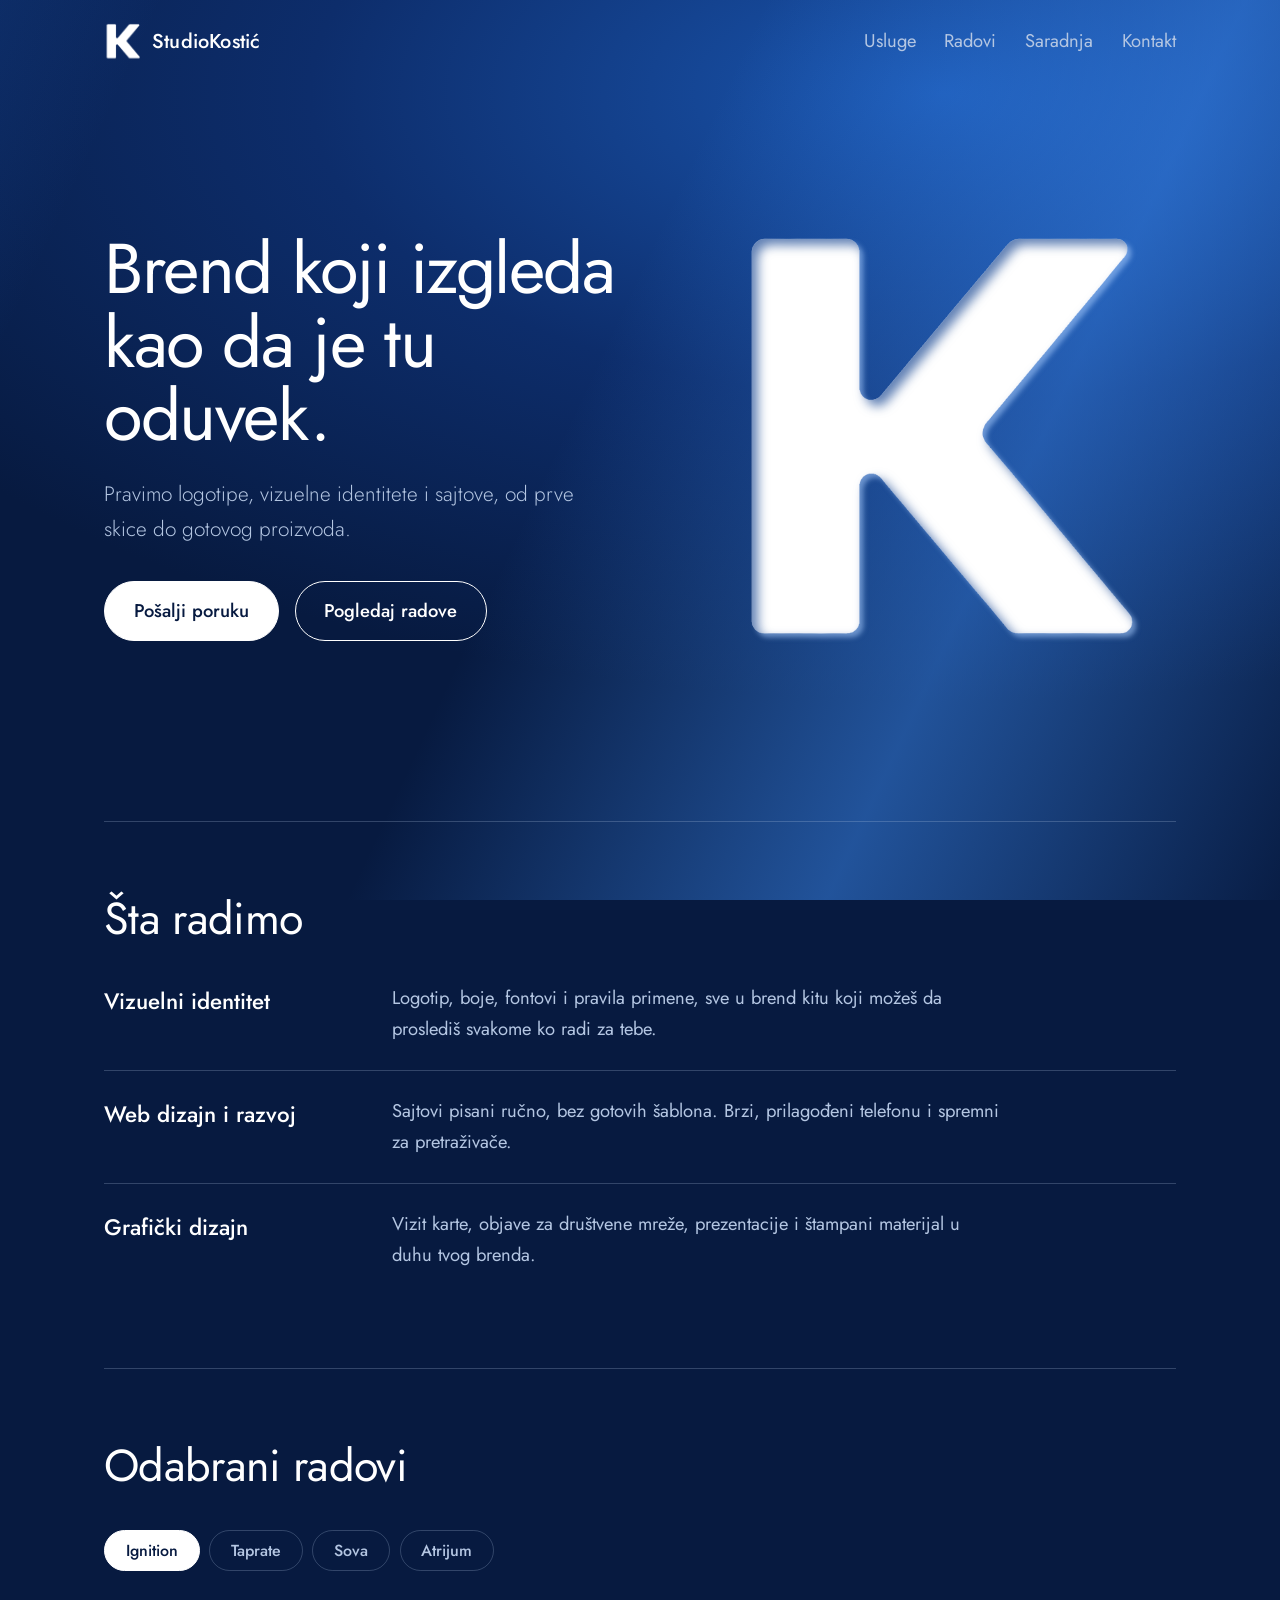
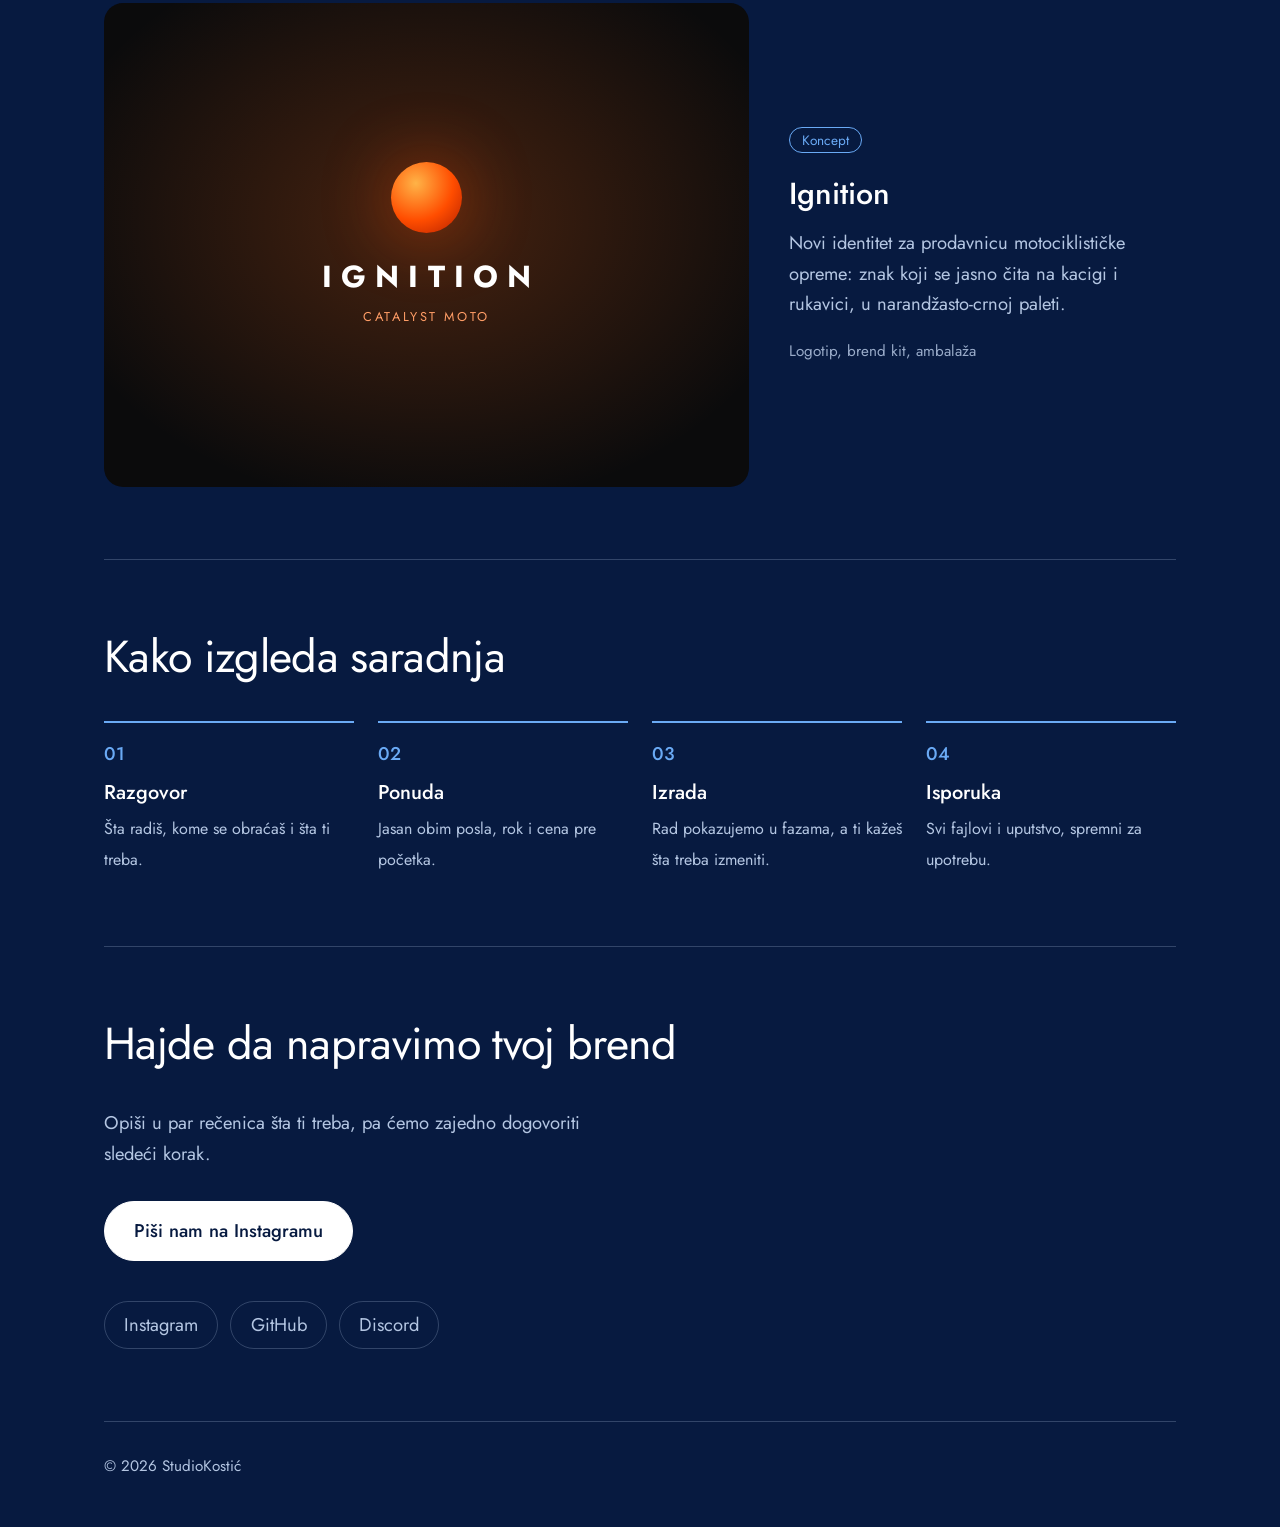
==== index.html @ a8e1ab18 "Rename StudioKostić.html to index.html" ====
<!DOCTYPE html>
<html lang="sr">
<head>
<meta charset="utf-8">
<meta name="viewport" content="width=device-width, initial-scale=1, viewport-fit=cover">
<meta name="color-scheme" content="dark">
<title>StudioKostić | Logotipi, identiteti i web sajtovi</title>
<meta name="description" content="StudioKostić pravi logotipe, vizuelne identitete i web sajtove po meri. Pogledaj radove i pošalji nam poruku.">
<meta name="theme-color" content="#071a40">
<!-- ZAMENI https://studiokostic.com svojim pravim domenom (canonical, og:url, og:image, twitter:image) -->
<link rel="canonical" href="https://studiokostic.com/">
<link rel="icon" type="image/png" href="[data-uri]">
<link rel="apple-touch-icon" href="/apple-touch-icon.png">
<meta property="og:type" content="website">
<meta property="og:site_name" content="StudioKostić">
<meta property="og:locale" content="sr_RS">
<meta property="og:title" content="StudioKostić | Logotipi, identiteti i web sajtovi">
<meta property="og:description" content="Pravimo logotipe, vizuelne identitete i web sajtove, od prve skice do gotovog proizvoda.">
<meta property="og:url" content="https://studiokostic.com/">
<meta property="og:image" content="https://studiokostic.com/og-image.png">
<meta property="og:image:width" content="1200">
<meta property="og:image:height" content="630">
<meta property="og:image:alt" content="StudioKostić, logo i naziv na plavoj pozadini">
<meta name="twitter:card" content="summary_large_image">
<meta name="twitter:title" content="StudioKostić | Logotipi, identiteti i web sajtovi">
<meta name="twitter:description" content="Pravimo logotipe, vizuelne identitete i web sajtove, od prve skice do gotovog proizvoda.">
<meta name="twitter:image" content="https://studiokostic.com/og-image.png">
<link rel="preconnect" href="https://fonts.googleapis.com">
<link rel="preconnect" href="https://fonts.gstatic.com" crossorigin>
<link href="https://fonts.googleapis.com/css2?family=Jost:wght@300;400;500;600;700&family=Fraunces:ital,wght@0,600;1,600&display=swap" rel="stylesheet">
<style>
:root{
  --ink:#071a40;--navy:#0d2d6b;--blue:#1b5fb8;--sky:#6aaaf5;--mist:#b4c6e2;--line:rgba(180,198,226,.25);--p:0;
  --f:"Jost","Futura","Century Gothic",system-ui,sans-serif;
  box-sizing:border-box;padding-top:env(safe-area-inset-top,0px);padding-bottom:env(safe-area-inset-bottom,0px)}
html{scroll-padding-top:env(safe-area-inset-top,0px);scroll-behavior:smooth;color-scheme:dark}
*,*::before,*::after{box-sizing:inherit}
body{margin:0;background:var(--ink);color:#fff;font:400 1.15rem/1.65 var(--f);-webkit-font-smoothing:antialiased;overflow-x:hidden}
.bg{position:fixed;inset:0;z-index:-1;background:
 linear-gradient(115deg,transparent 30%,rgba(60,140,245,.5) 42%,transparent 54%),
 linear-gradient(115deg,transparent 30%,rgba(35,105,215,.42) 42%,transparent 54%),
 radial-gradient(130% 90% at calc(85% - var(--p)*60%) calc(var(--p)*55%),#1a56b0,var(--navy) 38%,var(--ink) 75%);
 background-size:280% 100%,280% 100%,100% 100%;
 background-position:calc(var(--p)*100%) 0,calc(100% - var(--p)*70%) 0,0 0}
.wrap{max-width:70rem;margin:0 auto;padding:0 1.5rem}
a{color:inherit}
a:focus-visible,button:focus-visible{outline:2px solid var(--sky);outline-offset:4px;border-radius:6px}
header{display:flex;align-items:center;justify-content:space-between;padding:1.4rem 0}
.brand{display:flex;align-items:center;gap:.6rem;font-weight:500;font-size:1.25rem;letter-spacing:.01em;text-decoration:none}
.mk{width:2.4rem;height:2.4rem}
nav{display:flex;gap:1.8rem;color:var(--mist)}
nav a{text-decoration:none}nav a:hover{color:#fff}
.hero{display:grid;grid-template-columns:1.1fr .9fr;gap:2rem;align-items:center;min-height:82vh;padding:2rem 0 4rem}
h1{font-weight:400;font-size:clamp(2.4rem,5.6vw,4.4rem);line-height:1.05;letter-spacing:-.02em;margin:0 0 1.5rem}
.lead{font-size:1.3rem;font-weight:300;color:var(--mist);max-width:30rem;margin:0 0 2.2rem}
.btns{display:flex;flex-wrap:wrap;gap:1rem}
.btn{display:inline-block;padding:.85rem 1.8rem;border-radius:999px;font-weight:500;text-decoration:none;border:1.5px solid #fff}
.btn.main{background:#fff;color:var(--ink)}.btn.main:hover{background:var(--sky);border-color:var(--sky)}
.btn.ghost:hover{background:rgba(255,255,255,.12)}
.deb{width:min(100%,27rem);justify-self:center;display:block}
section{padding:4.5rem 0;border-top:1px solid var(--line)}
h2{font-weight:400;font-size:clamp(1.9rem,4vw,2.8rem);line-height:1.1;letter-spacing:-.015em;margin:0 0 2.5rem}
.row{display:grid;grid-template-columns:16rem 1fr;gap:2rem;padding:1.6rem 0;border-top:1px solid var(--line)}
.row:first-of-type{border-top:0;padding-top:0}
.row h3{margin:0;font-weight:500;font-size:1.4rem}
.row p{margin:0;color:var(--mist);max-width:38rem}
.tabs{display:flex;flex-wrap:wrap;gap:.6rem;margin-bottom:2rem}
.tabs button{font:500 1rem var(--f);color:var(--mist);background:none;border:1px solid var(--line);border-radius:999px;padding:.5rem 1.3rem;cursor:pointer}
.tabs button:hover{color:#fff}
.tabs button[aria-selected=true]{background:#fff;color:var(--ink);border-color:#fff}
.proj{display:grid;grid-template-columns:1.25fr .75fr;gap:2.5rem;align-items:center;animation:in .45s ease}
.proj[hidden]{display:none}
@keyframes in{from{opacity:0;transform:translateY(8px)}to{opacity:1;transform:none}}
.shot{aspect-ratio:4/3;border-radius:1.2rem;display:grid;place-items:center;text-align:center;overflow:hidden;position:relative}
.info h3{font-weight:500;font-size:1.9rem;margin:.9rem 0 .6rem}
.info p{color:var(--mist);margin:0 0 1rem}
.tag{display:inline-block;font-size:.85rem;color:var(--sky);border:1px solid var(--sky);border-radius:999px;padding:.05rem .75rem}
.svc{font-size:.95rem;color:var(--mist);opacity:.85}
.p1{background:radial-gradient(60% 60% at 50% 45%,#ff6a1a40,transparent),#0b0b0c}
.p1 .o{width:34%;aspect-ratio:1;border-radius:50%;background:radial-gradient(circle at 35% 30%,#ffb347,#ff4d00 55%,#b21e00);box-shadow:0 0 70px #ff4d0070;margin:0 auto 1.1rem}
.p1 b{font-weight:700;font-size:clamp(1.2rem,3.2vw,1.9rem);letter-spacing:.3em;margin-right:-.3em}
.p1 small{display:block;color:#ff9d66;margin-top:.3rem;letter-spacing:.2em;font-size:.8rem}
.p2{background:linear-gradient(135deg,#e4ecf8,#c9d8ee)}
.p2 .c{width:60%;aspect-ratio:1.6;background:#0e1b2e;border-radius:1rem;transform:rotate(-6deg);padding:1.1rem 1.3rem;display:flex;flex-direction:column;justify-content:space-between;text-align:left;box-shadow:0 22px 34px #0e1b2e55}
.p2 .c b{font-weight:600;font-size:1.7rem;letter-spacing:-.02em}.p2 .st{color:#f5b301;letter-spacing:.2em;font-size:1.2rem}
.p2 .w{width:1.6rem;height:1.6rem;border:3px solid #fff;border-left-color:transparent;border-bottom-color:transparent;border-radius:50%;transform:rotate(45deg);align-self:flex-end}
.p3{background:radial-gradient(70% 70% at 50% 40%,#4a3a2e,#241c17)}
.bags{display:flex;gap:6%;align-items:flex-end;justify-content:center;width:100%}
.bag{width:27%;aspect-ratio:.64;border-radius:.4rem .4rem .7rem .7rem;position:relative;display:flex;flex-direction:column;align-items:center;justify-content:center;gap:.5rem;box-shadow:0 20px 30px #0008;color:#2a1d14}
.bag::before{content:"";position:absolute;top:0;left:0;right:0;height:9%;background:#0002;border-radius:.4rem .4rem 0 0}
.bag.a{background:#efe7da}.bag.b{background:#c98a5b;margin-bottom:6%}.bag.c{background:#3c5a4a;color:#f1e8d8}
.owl{display:flex;gap:.25rem}.owl i{width:1.1rem;height:1.1rem;border-radius:50%;border:2px solid currentColor;position:relative}
.owl i::after{content:"";position:absolute;inset:3px;background:currentColor;border-radius:50%}
.bag b{font:italic 600 1.5rem/1 Fraunces,Georgia,serif}.bag small{font-size:.6rem;letter-spacing:.18em;opacity:.75}
.p4{background:linear-gradient(135deg,#d8d2c8,#bdb6a9)}
.cards{position:relative;width:70%;aspect-ratio:1.3}
.card{position:absolute;aspect-ratio:1.65;border-radius:.3rem;box-shadow:0 18px 28px #0004;display:flex;flex-direction:column;justify-content:center;align-items:center}
.card.w{width:66%;left:0;top:6%;background:#f7f4ee;color:#1c1c1a;transform:rotate(-4deg)}
.card.d{width:66%;right:0;bottom:4%;background:#1f1f1c;color:#e9e3d6;transform:rotate(3deg)}
.card b{font-weight:500;letter-spacing:.32em;margin-right:-.32em;font-size:clamp(.8rem,2.2vw,1.2rem)}
.card small{font-size:.55rem;letter-spacing:.2em;opacity:.7;margin-top:.4rem}
.card em{font:italic 600 2.2rem/1 Fraunces,Georgia,serif;font-style:italic}
ol{list-style:none;margin:0;padding:0;display:grid;grid-template-columns:repeat(4,1fr);gap:1.5rem;counter-reset:s}
ol li{counter-increment:s;border-top:2px solid var(--sky);padding-top:1rem}
ol li::before{content:"0" counter(s);display:block;font-weight:500;color:var(--sky);margin-bottom:.4rem}
ol b{display:block;font-weight:500;font-size:1.25rem;margin-bottom:.3rem}ol span{color:var(--mist);font-size:1rem}
.contact p{color:var(--mist);max-width:32rem;margin:0 0 2rem}
.links{display:flex;flex-wrap:wrap;gap:.75rem;margin-top:2.5rem}
.links a{padding:.5rem 1.2rem;border:1px solid var(--line);border-radius:999px;text-decoration:none;color:var(--mist)}
.links a:hover{color:#fff;border-color:var(--sky)}
footer{padding:2rem 0 3rem;color:var(--mist);font-size:.95rem;border-top:1px solid var(--line)}
@media(max-width:48rem){.hero,.proj{grid-template-columns:1fr}.hero{min-height:0}.deb{order:-1;width:55%}
 .row{grid-template-columns:1fr;gap:.4rem}ol{grid-template-columns:1fr 1fr}nav{display:none}}
@media(prefers-reduced-motion:reduce){html{scroll-behavior:auto}.proj{animation:none}}
</style>
</head>
<body>
<div class="bg" aria-hidden="true"></div>
<svg width="0" height="0" style="position:absolute" aria-hidden="true">
 <defs>
  <image id="kimg" href="[data-uri]" width="620" height="640"/>
  <filter id="deb" x="-5%" y="-5%" width="110%" height="110%" color-interpolation-filters="sRGB">
   <feOffset in="SourceAlpha" dx="6" dy="6" result="o1"/><feGaussianBlur in="o1" stdDeviation="4" result="b1"/>
   <feFlood flood-color="#a9ceff" flood-opacity=".55"/><feComposite in2="b1" operator="in" result="hi"/>
   <feComponentTransfer in="SourceAlpha" result="inv"><feFuncA type="table" tableValues="1 0"/></feComponentTransfer>
   <feOffset in="inv" dx="9" dy="9" result="o3"/><feGaussianBlur in="o3" stdDeviation="8" result="b3"/>
   <feComposite in="b3" in2="SourceAlpha" operator="in" result="in1"/>
   <feFlood flood-color="#1c4a94" flood-opacity=".7"/><feComposite in2="in1" operator="in" result="inner"/>
   <feMerge><feMergeNode in="hi"/><feMergeNode in="SourceGraphic"/><feMergeNode in="inner"/></feMerge>
  </filter>
 </defs>
</svg>
<div class="wrap">
 <header>
  <a class="brand" href="#top" aria-label="StudioKostić"><svg class="mk" viewBox="0 0 620 640" aria-hidden="true"><use href="#kimg"/></svg>StudioKostić</a>
  <nav><a href="#usluge">Usluge</a><a href="#radovi">Radovi</a><a href="#proces">Saradnja</a><a href="#kontakt">Kontakt</a></nav>
 </header>
 <main id="top">
  <div class="hero">
   <div>
    <h1>Brend koji izgleda kao da je tu oduvek.</h1>
    <p class="lead">Pravimo logotipe, vizuelne identitete i sajtove, od prve skice do gotovog proizvoda.</p>
    <div class="btns"><a class="btn main" href="#kontakt">Pošalji poruku</a><a class="btn ghost" href="#radovi">Pogledaj radove</a></div>
   </div>
   <svg class="deb" viewBox="0 0 620 640" role="img" aria-label="Logotip StudioKostić"><use href="#kimg" filter="url(#deb)"/></svg>
  </div>

  <section id="usluge">
   <h2>Šta radimo</h2>
   <div class="row"><h3>Vizuelni identitet</h3><p>Logotip, boje, fontovi i pravila primene, sve u brend kitu koji možeš da proslediš svakome ko radi za tebe.</p></div>
   <div class="row"><h3>Web dizajn i razvoj</h3><p>Sajtovi pisani ručno, bez gotovih šablona. Brzi, prilagođeni telefonu i spremni za pretraživače.</p></div>
   <div class="row"><h3>Grafički dizajn</h3><p>Vizit karte, objave za društvene mreže, prezentacije i štampani materijal u duhu tvog brenda.</p></div>
  </section>

  <section id="radovi">
   <h2>Odabrani radovi</h2>
   <div class="tabs" role="tablist" aria-label="Radovi">
    <button role="tab" aria-selected="true">Ignition</button><button role="tab" aria-selected="false">Taprate</button><button role="tab" aria-selected="false">Sova</button><button role="tab" aria-selected="false">Atrijum</button>
   </div>
   <article class="proj">
    <div class="shot p1" role="img" aria-label="Ignition, identitet za prodavnicu motociklističke opreme"><div><div class="o"></div><b>IGNITION</b><small>CATALYST MOTO</small></div></div>
    <div class="info"><span class="tag">Koncept</span><h3>Ignition</h3><p>Novi identitet za prodavnicu motociklističke opreme: znak koji se jasno čita na kacigi i rukavici, u narandžasto-crnoj paleti.</p><span class="svc">Logotip, brend kit, ambalaža</span></div>
   </article>
   <article class="proj" hidden>
    <div class="shot p2" role="img" aria-label="Taprate, NFC kartica za Google recenzije"><div class="c"><span class="st">★★★★★</span><b>taprate</b><span class="w"></span></div></div>
    <div class="info"><span class="tag">Sopstveni projekat</span><h3>Taprate</h3><p>Kartica sa NFC čipom i QR kodom: gost je prisloni uz telefon i odmah ostavi recenziju na Googlu.</p><span class="svc">Naziv, logotip, dizajn kartice</span></div>
   </article>
   <article class="proj" hidden>
    <div class="shot p3" role="img" aria-label="Sova, pakovanje za pržionicu kafe"><div class="bags">
     <div class="bag a"><span class="owl"><i></i><i></i></span><b>Sova</b><small>ESPRESSO</small></div>
     <div class="bag b"><span class="owl"><i></i><i></i></span><b>Sova</b><small>FILTER</small></div>
     <div class="bag c"><span class="owl"><i></i><i></i></span><b>Sova</b><small>DECAF</small></div></div></div>
    <div class="info"><span class="tag">Koncept</span><h3>Sova</h3><p>Identitet i pakovanje za malu pržionicu kafe: jednostavan znak sove i posebna boja za svaku vrstu zrna.</p><span class="svc">Logotip, pakovanje, društvene mreže</span></div>
   </article>
   <article class="proj" hidden>
    <div class="shot p4" role="img" aria-label="Atrijum, vizit karte arhitektonskog studija"><div class="cards">
     <div class="card w"><b>ATRIJUM</b><small>ARHITEKTURA I ENTERIJER</small></div>
     <div class="card d"><em>A</em></div></div></div>
    <div class="info"><span class="tag">Koncept</span><h3>Atrijum</h3><p>Identitet za arhitektonski studio: mirna paleta kamena i tamnog drveta, razmaknuta slova i monogram koji stoji i na planu i na vratima.</p><span class="svc">Logotip, vizit karte, web sajt</span></div>
   </article>
  </section>

  <section id="proces">
   <h2>Kako izgleda saradnja</h2>
   <ol>
    <li><b>Razgovor</b><span>Šta radiš, kome se obraćaš i šta ti treba.</span></li>
    <li><b>Ponuda</b><span>Jasan obim posla, rok i cena pre početka.</span></li>
    <li><b>Izrada</b><span>Rad pokazujemo u fazama, a ti kažeš šta treba izmeniti.</span></li>
    <li><b>Isporuka</b><span>Svi fajlovi i uputstvo, spremni za upotrebu.</span></li>
   </ol>
  </section>

  <section id="kontakt" class="contact">
   <h2>Hajde da napravimo tvoj brend</h2>
   <p>Opiši u par rečenica šta ti treba, pa ćemo zajedno dogovoriti sledeći korak.</p>
   <a class="btn main" href="https://instagram.com/studiokostic">Piši nam na Instagramu</a>
   <div class="links"><a href="https://instagram.com/studiokostic">Instagram</a><a href="#">GitHub</a><a href="#">Discord</a></div>
  </section>
 </main>
 <footer>© 2026 StudioKostić</footer>
</div>
<script>
(function(){
  if(window.matchMedia('(prefers-reduced-motion:reduce)').matches)return;
  var r=document.documentElement,t=0,c=0,run=false;
  function target(){var m=r.scrollHeight-innerHeight;t=m>0?Math.min(1,Math.max(0,scrollY/m)):0}
  function tick(){c+=(t-c)*.08;r.style.setProperty('--p',c.toFixed(4));if(Math.abs(t-c)>.0005){requestAnimationFrame(tick)}else{run=false}}
  addEventListener('scroll',function(){target();if(!run){run=true;requestAnimationFrame(tick)}},{passive:true});
  addEventListener('resize',target);
})();
var t=[].slice.call(document.querySelectorAll('[role=tab]')),p=[].slice.call(document.querySelectorAll('.proj'));
t.forEach(function(b,i){b.addEventListener('click',function(){t.forEach(function(x,j){x.setAttribute('aria-selected',i===j);p[j].hidden=i!==j})})});
</script>
</body>
</html>
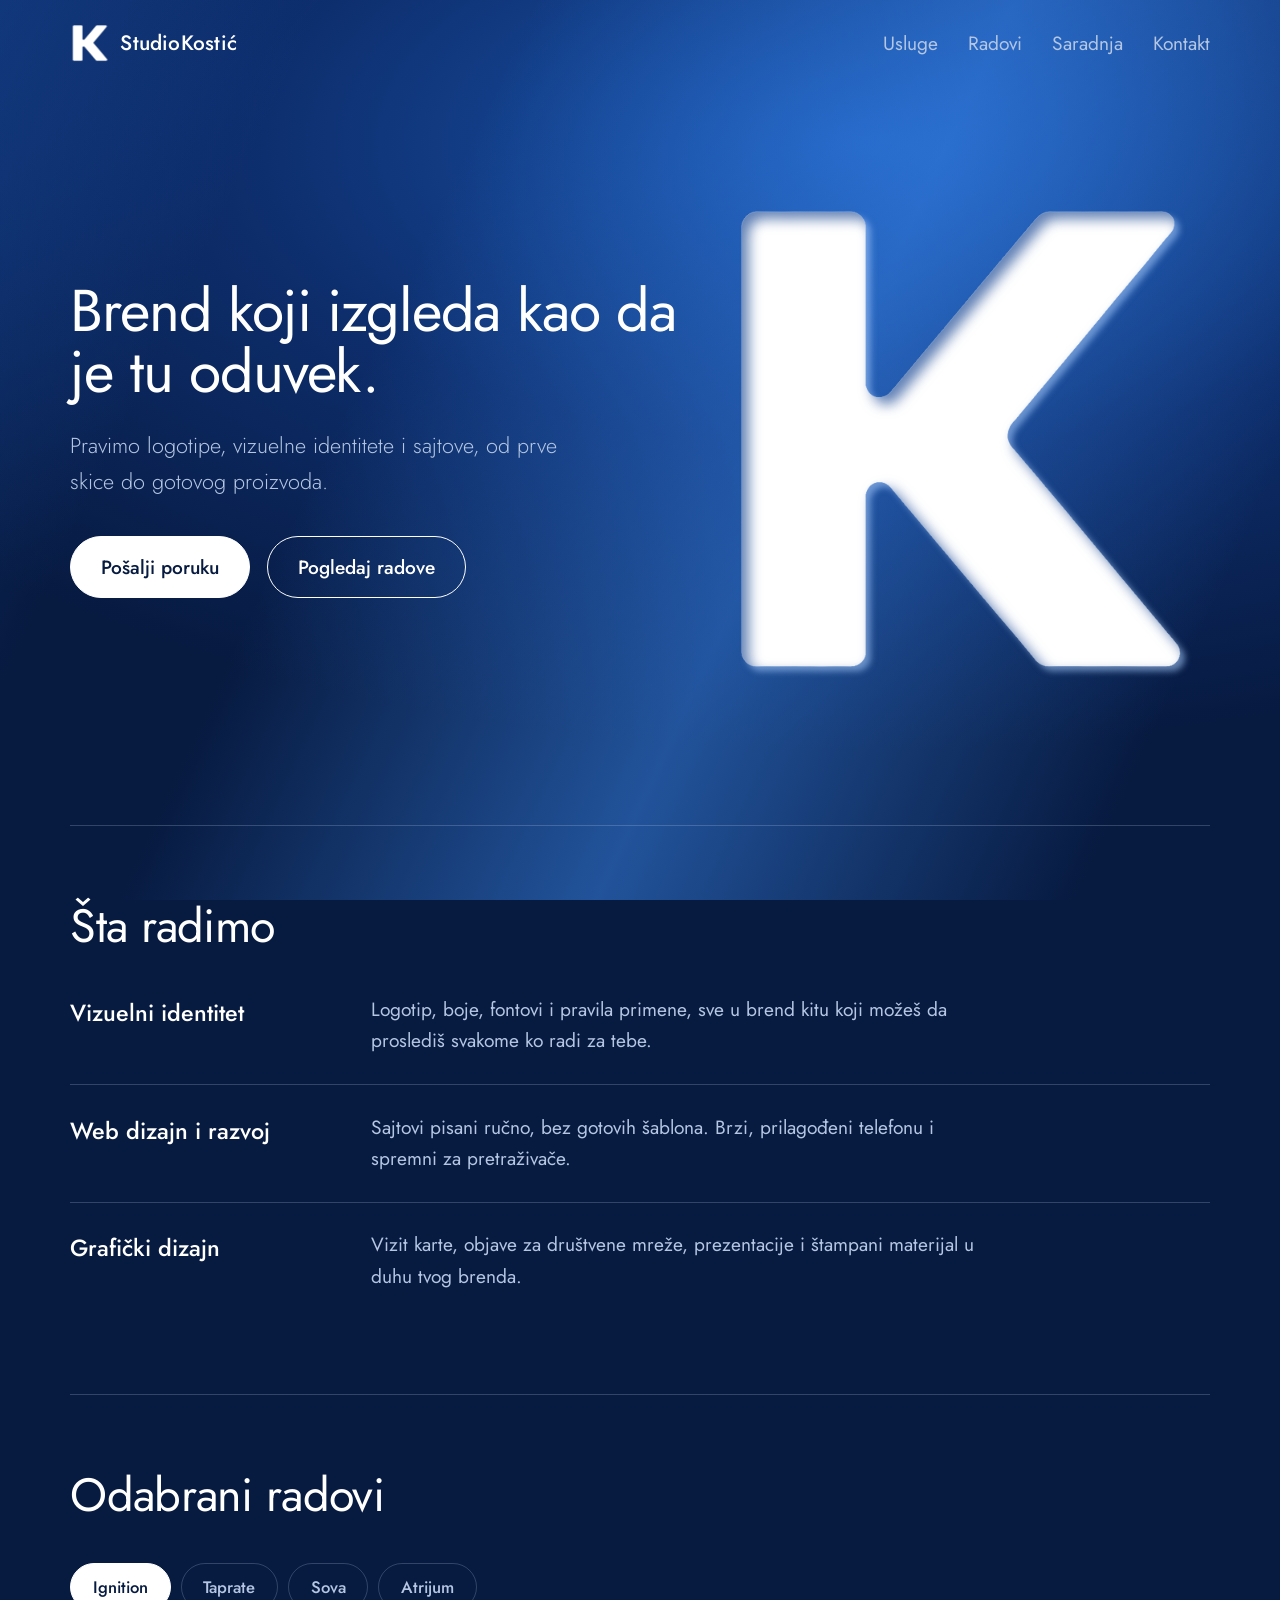
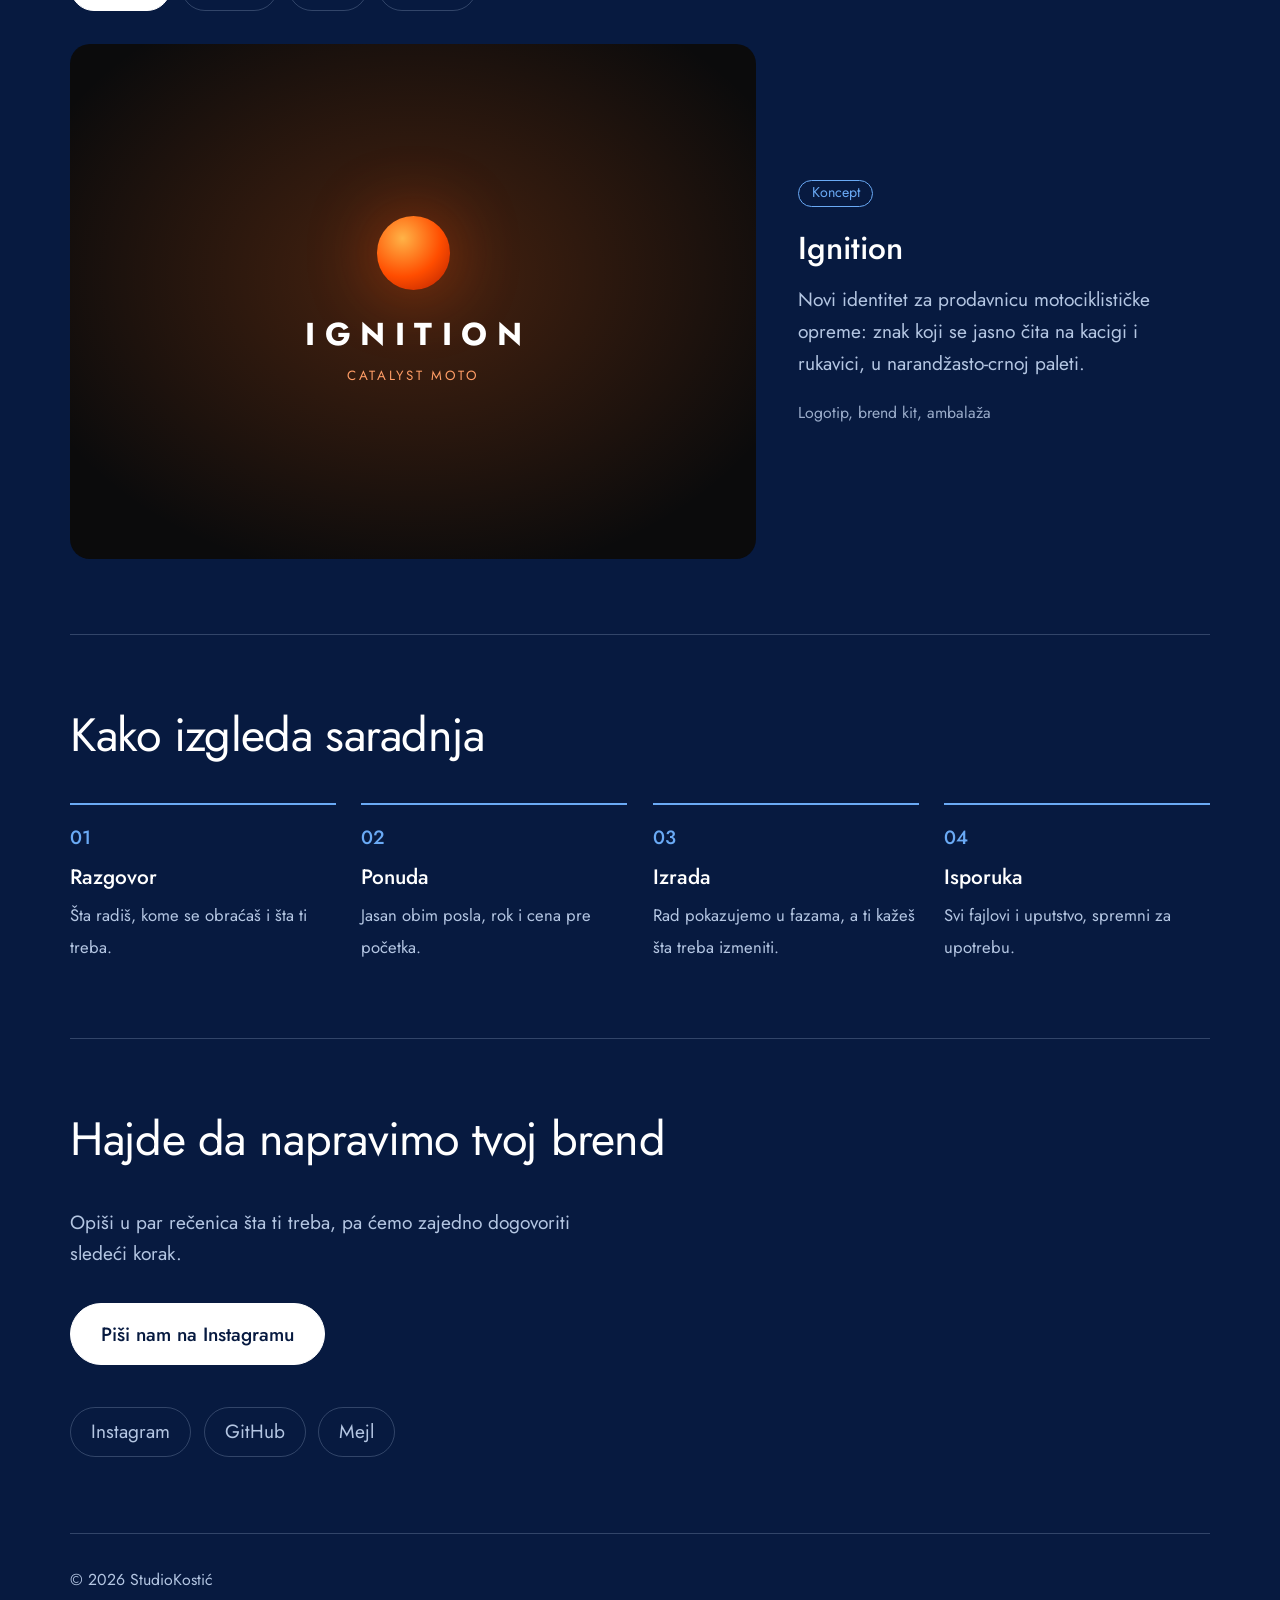
==== commit d77ceb58: "Add files via upload" ====
--- a/index.html
+++ b/index.html
@@ -7,6 +7,11 @@
 <title>StudioKostić | Logotipi, identiteti i web sajtovi</title>
 <meta name="description" content="StudioKostić pravi logotipe, vizuelne identitete i web sajtove po meri. Pogledaj radove i pošalji nam poruku.">
 <meta name="theme-color" content="#071a40">
+<meta name="robots" content="index,follow,max-image-preview:large">
+<meta name="author" content="StudioKostić">
+<script type="application/ld+json">{"@context":"https://schema.org","@graph":[
+{"@type":"WebSite","@id":"https://studiokostic.com/#website","url":"https://studiokostic.com/","name":"StudioKostić","alternateName":["StudioKostic","Studio Kostić","Studio Kostic"],"inLanguage":"sr"},
+{"@type":"Organization","@id":"https://studiokostic.com/#org","name":"StudioKostić","alternateName":["StudioKostic","Studio Kostić","Studio Kostic"],"url":"https://studiokostic.com/","logo":"https://studiokostic.com/favicon-512.png","email":"studiokostic1@gmail.com","description":"Logotipi, vizuelni identiteti i web sajtovi.","sameAs":["https://instagram.com/studiokostic","https://github.com/Andrija-Kostic/StudioKostic"]}]}</script>
 <!-- ZAMENI https://studiokostic.com svojim pravim domenom (canonical, og:url, og:image, twitter:image) -->
 <link rel="canonical" href="https://studiokostic.com/">
 <link rel="icon" type="image/png" href="[data-uri]">
@@ -33,7 +38,7 @@
   --ink:#071a40;--navy:#0d2d6b;--blue:#1b5fb8;--sky:#6aaaf5;--mist:#b4c6e2;--line:rgba(180,198,226,.25);--p:0;
   --f:"Jost","Futura","Century Gothic",system-ui,sans-serif;
   box-sizing:border-box;padding-top:env(safe-area-inset-top,0px);padding-bottom:env(safe-area-inset-bottom,0px)}
-html{scroll-padding-top:env(safe-area-inset-top,0px);scroll-behavior:smooth;color-scheme:dark}
+html{scroll-padding-top:env(safe-area-inset-top,0px);scroll-behavior:smooth;color-scheme:dark;font-size:clamp(16px,.6vw + 9px,21px);-webkit-text-size-adjust:100%}
 *,*::before,*::after{box-sizing:inherit}
 body{margin:0;background:var(--ink);color:#fff;font:400 1.15rem/1.65 var(--f);-webkit-font-smoothing:antialiased;overflow-x:hidden}
 .bg{position:fixed;inset:0;z-index:-1;background:
@@ -42,22 +47,22 @@
  radial-gradient(130% 90% at calc(85% - var(--p)*60%) calc(var(--p)*55%),#1a56b0,var(--navy) 38%,var(--ink) 75%);
  background-size:280% 100%,280% 100%,100% 100%;
  background-position:calc(var(--p)*100%) 0,calc(100% - var(--p)*70%) 0,0 0}
-.wrap{max-width:70rem;margin:0 auto;padding:0 1.5rem}
+.wrap{max-width:112rem;margin:0 auto;padding:0 clamp(1.25rem,5.5vw,6rem)}
 a{color:inherit}
 a:focus-visible,button:focus-visible{outline:2px solid var(--sky);outline-offset:4px;border-radius:6px}
-header{display:flex;align-items:center;justify-content:space-between;padding:1.4rem 0}
+header{position:relative;display:flex;align-items:center;justify-content:space-between;padding:1.4rem 0}
 .brand{display:flex;align-items:center;gap:.6rem;font-weight:500;font-size:1.25rem;letter-spacing:.01em;text-decoration:none}
 .mk{width:2.4rem;height:2.4rem}
 nav{display:flex;gap:1.8rem;color:var(--mist)}
 nav a{text-decoration:none}nav a:hover{color:#fff}
 .hero{display:grid;grid-template-columns:1.1fr .9fr;gap:2rem;align-items:center;min-height:82vh;padding:2rem 0 4rem}
-h1{font-weight:400;font-size:clamp(2.4rem,5.6vw,4.4rem);line-height:1.05;letter-spacing:-.02em;margin:0 0 1.5rem}
+h1{font-weight:400;font-size:clamp(2.3rem,4.6vw,4.6rem);line-height:1.05;letter-spacing:-.02em;margin:0 0 1.5rem}
 .lead{font-size:1.3rem;font-weight:300;color:var(--mist);max-width:30rem;margin:0 0 2.2rem}
 .btns{display:flex;flex-wrap:wrap;gap:1rem}
 .btn{display:inline-block;padding:.85rem 1.8rem;border-radius:999px;font-weight:500;text-decoration:none;border:1.5px solid #fff}
 .btn.main{background:#fff;color:var(--ink)}.btn.main:hover{background:var(--sky);border-color:var(--sky)}
 .btn.ghost:hover{background:rgba(255,255,255,.12)}
-.deb{width:min(100%,27rem);justify-self:center;display:block}
+.deb{width:min(100%,32rem);justify-self:center;display:block}
 section{padding:4.5rem 0;border-top:1px solid var(--line)}
 h2{font-weight:400;font-size:clamp(1.9rem,4vw,2.8rem);line-height:1.1;letter-spacing:-.015em;margin:0 0 2.5rem}
 .row{display:grid;grid-template-columns:16rem 1fr;gap:2rem;padding:1.6rem 0;border-top:1px solid var(--line)}
@@ -65,7 +70,7 @@
 .row h3{margin:0;font-weight:500;font-size:1.4rem}
 .row p{margin:0;color:var(--mist);max-width:38rem}
 .tabs{display:flex;flex-wrap:wrap;gap:.6rem;margin-bottom:2rem}
-.tabs button{font:500 1rem var(--f);color:var(--mist);background:none;border:1px solid var(--line);border-radius:999px;padding:.5rem 1.3rem;cursor:pointer}
+.tabs button{font:500 1rem var(--f);color:var(--mist);background:none;border:1px solid var(--line);border-radius:999px;padding:.65rem 1.3rem;cursor:pointer}
 .tabs button:hover{color:#fff}
 .tabs button[aria-selected=true]{background:#fff;color:var(--ink);border-color:#fff}
 .proj{display:grid;grid-template-columns:1.25fr .75fr;gap:2.5rem;align-items:center;animation:in .45s ease}
@@ -109,8 +114,30 @@
 .links a{padding:.5rem 1.2rem;border:1px solid var(--line);border-radius:999px;text-decoration:none;color:var(--mist)}
 .links a:hover{color:#fff;border-color:var(--sky)}
 footer{padding:2rem 0 3rem;color:var(--mist);font-size:.95rem;border-top:1px solid var(--line)}
-@media(max-width:48rem){.hero,.proj{grid-template-columns:1fr}.hero{min-height:0}.deb{order:-1;width:55%}
- .row{grid-template-columns:1fr;gap:.4rem}ol{grid-template-columns:1fr 1fr}nav{display:none}}
+.nav-toggle{display:none;width:2.75rem;height:2.75rem;background:none;border:1px solid var(--line);border-radius:.75rem;cursor:pointer;flex-direction:column;align-items:center;justify-content:center;gap:.3rem;padding:0}
+.nav-toggle span{width:1.25rem;height:2px;background:#fff;transition:transform .2s}
+header.open .nav-toggle span:first-child{transform:translateY(.19rem) rotate(45deg)}
+header.open .nav-toggle span:last-child{transform:translateY(-.19rem) rotate(-45deg)}
+@media(max-width:64rem){
+ .hero{grid-template-columns:1fr;min-height:0;padding:1rem 0 3rem;gap:1rem}
+ .deb{order:-1;width:min(34%,12rem);justify-self:start}
+ h1{font-size:clamp(2.4rem,7vw,3.8rem)}
+ .proj{grid-template-columns:1fr;gap:1.5rem}
+ .row{grid-template-columns:11rem 1fr}
+ ol{grid-template-columns:1fr 1fr}
+}
+@media(max-width:48rem){
+ section{padding:3rem 0}
+ .row{grid-template-columns:1fr;gap:.4rem}
+ ol{grid-template-columns:1fr}
+ .nav-toggle{display:flex}
+ nav{display:none;position:absolute;top:100%;left:0;right:0;z-index:20;flex-direction:column;gap:0;background:#071a40;border:1px solid var(--line);border-radius:1rem;padding:.4rem 1.25rem}
+ header.open nav{display:flex}
+ nav a{padding:.9rem 0;font-size:1.1rem;border-bottom:1px solid var(--line)}
+ nav a:last-child{border-bottom:0}
+ .btns .btn{flex:1 1 100%;text-align:center}
+ .tabs{gap:.5rem}
+}
 @media(prefers-reduced-motion:reduce){html{scroll-behavior:auto}.proj{animation:none}}
 </style>
 </head>
@@ -133,7 +160,8 @@
 <div class="wrap">
  <header>
   <a class="brand" href="#top" aria-label="StudioKostić"><svg class="mk" viewBox="0 0 620 640" aria-hidden="true"><use href="#kimg"/></svg>StudioKostić</a>
-  <nav><a href="#usluge">Usluge</a><a href="#radovi">Radovi</a><a href="#proces">Saradnja</a><a href="#kontakt">Kontakt</a></nav>
+  <nav id="nav"><a href="#usluge">Usluge</a><a href="#radovi">Radovi</a><a href="#proces">Saradnja</a><a href="#kontakt">Kontakt</a></nav>
+  <button class="nav-toggle" aria-label="Meni" aria-expanded="false" aria-controls="nav"><span></span><span></span></button>
  </header>
  <main id="top">
   <div class="hero">
@@ -194,7 +222,7 @@
    <h2>Hajde da napravimo tvoj brend</h2>
    <p>Opiši u par rečenica šta ti treba, pa ćemo zajedno dogovoriti sledeći korak.</p>
    <a class="btn main" href="https://instagram.com/studiokostic">Piši nam na Instagramu</a>
-   <div class="links"><a href="https://instagram.com/studiokostic">Instagram</a><a href="#">GitHub</a><a href="#">Discord</a></div>
+   <div class="links"><a href="https://instagram.com/studiokostic">Instagram</a><a href="https://github.com/Andrija-Kostic/StudioKostic">GitHub</a><a href="mailto:studiokostic1@gmail.com">Mejl</a></div>
   </section>
  </main>
  <footer>© 2026 StudioKostić</footer>
@@ -208,6 +236,9 @@
   addEventListener('scroll',function(){target();if(!run){run=true;requestAnimationFrame(tick)}},{passive:true});
   addEventListener('resize',target);
 })();
+var hd=document.querySelector('header'),bt=document.querySelector('.nav-toggle');
+bt.addEventListener('click',function(){var o=hd.classList.toggle('open');bt.setAttribute('aria-expanded',o)});
+[].slice.call(document.querySelectorAll('nav a')).forEach(function(a){a.addEventListener('click',function(){hd.classList.remove('open');bt.setAttribute('aria-expanded','false')})});
 var t=[].slice.call(document.querySelectorAll('[role=tab]')),p=[].slice.call(document.querySelectorAll('.proj'));
 t.forEach(function(b,i){b.addEventListener('click',function(){t.forEach(function(x,j){x.setAttribute('aria-selected',i===j);p[j].hidden=i!==j})})});
 </script>
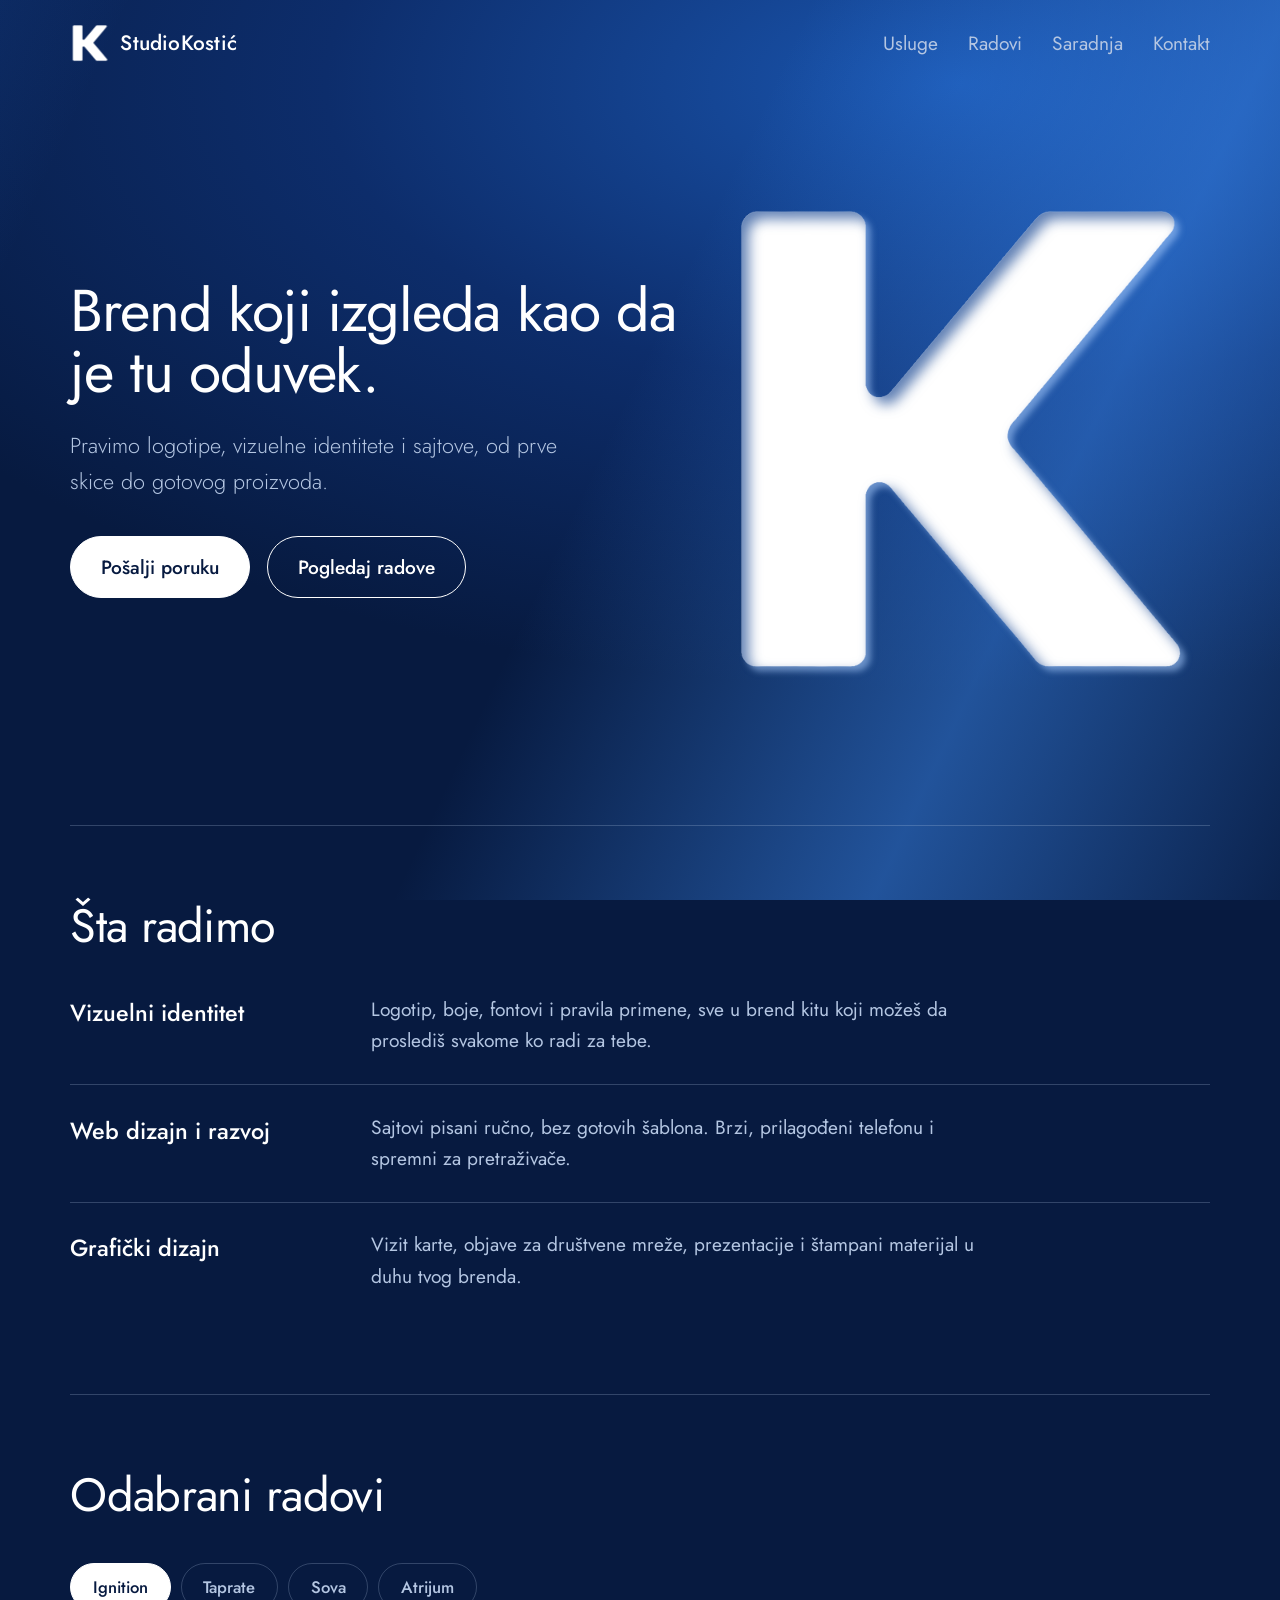
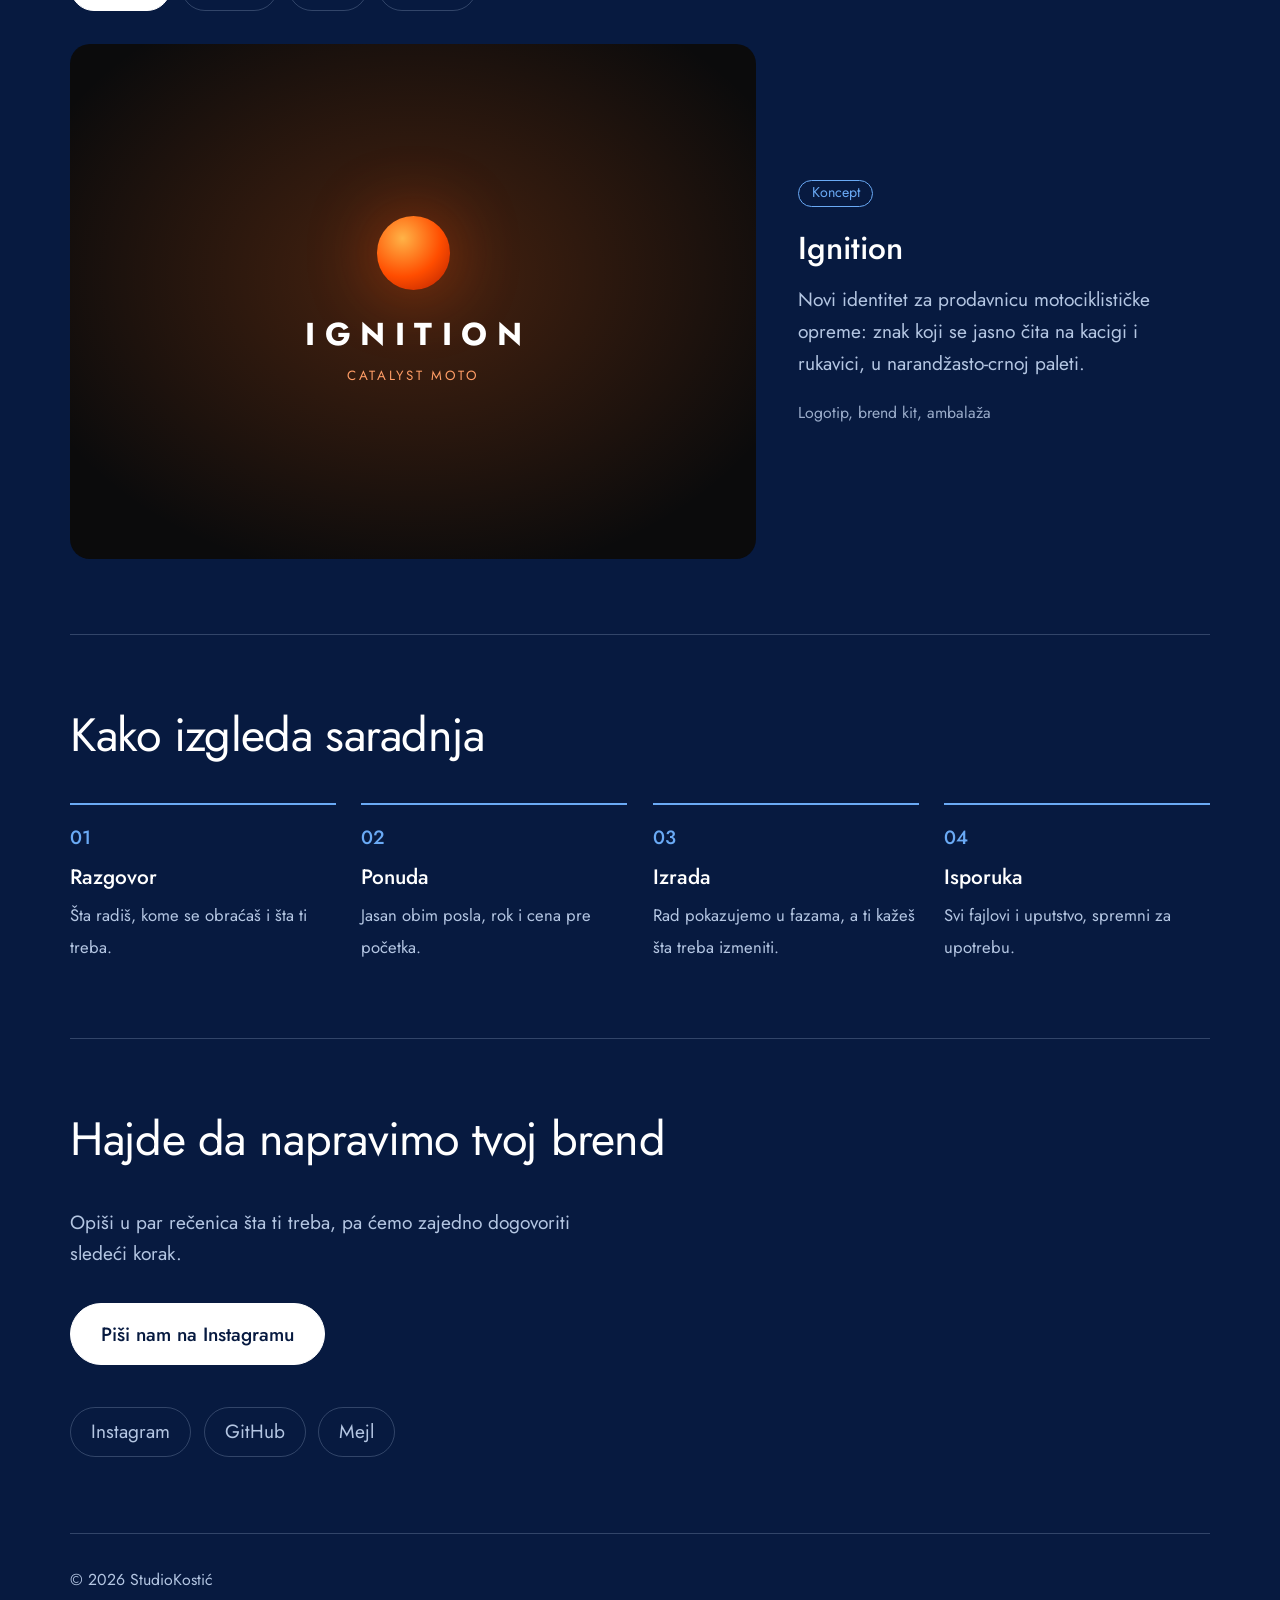
==== commit 8355c237: "Add Google site verification meta tag" ====
--- a/index.html
+++ b/index.html
@@ -1,6 +1,7 @@
 <!DOCTYPE html>
 <html lang="sr">
 <head>
+<meta name="google-site-verification" content="dBXh-JCDnqiMH5RkS3zGjrCQ5sWW5DWRUYEisXl6gzQ" />
 <meta charset="utf-8">
 <meta name="viewport" content="width=device-width, initial-scale=1, viewport-fit=cover">
 <meta name="color-scheme" content="dark">
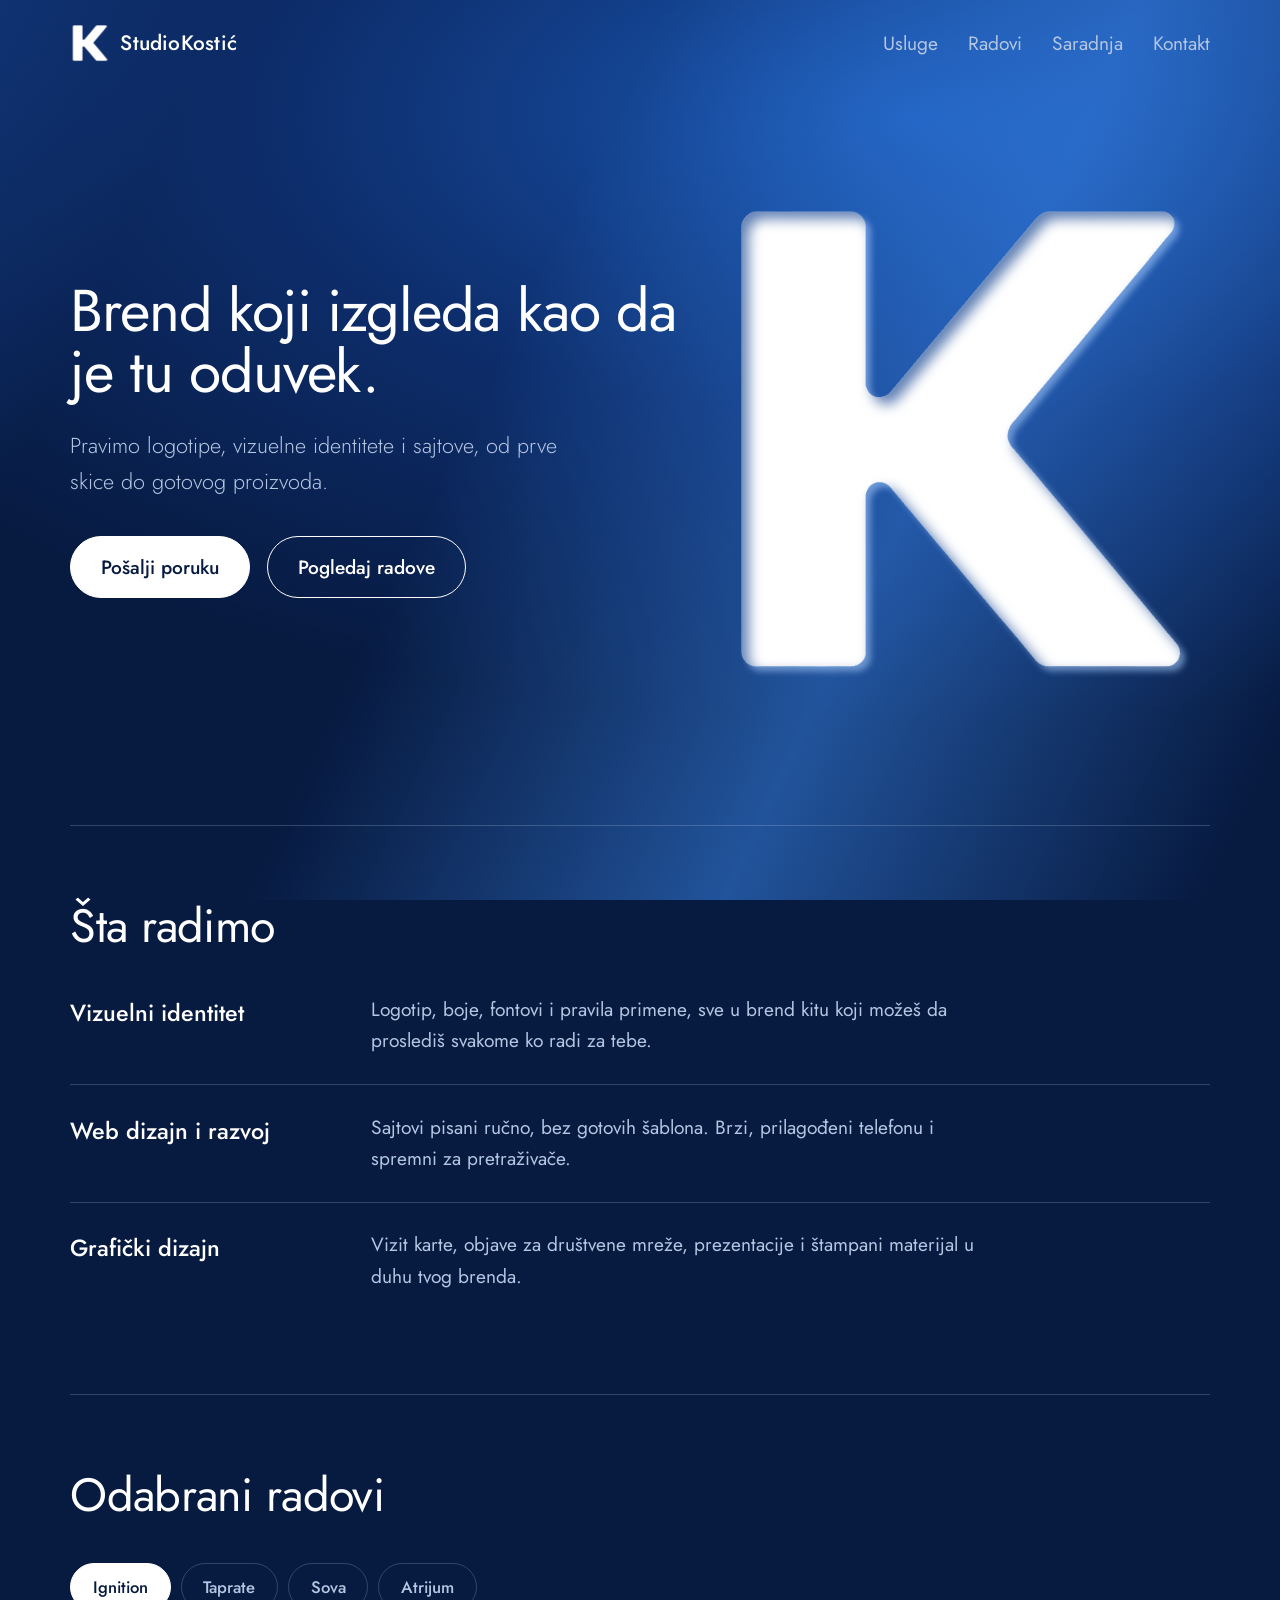
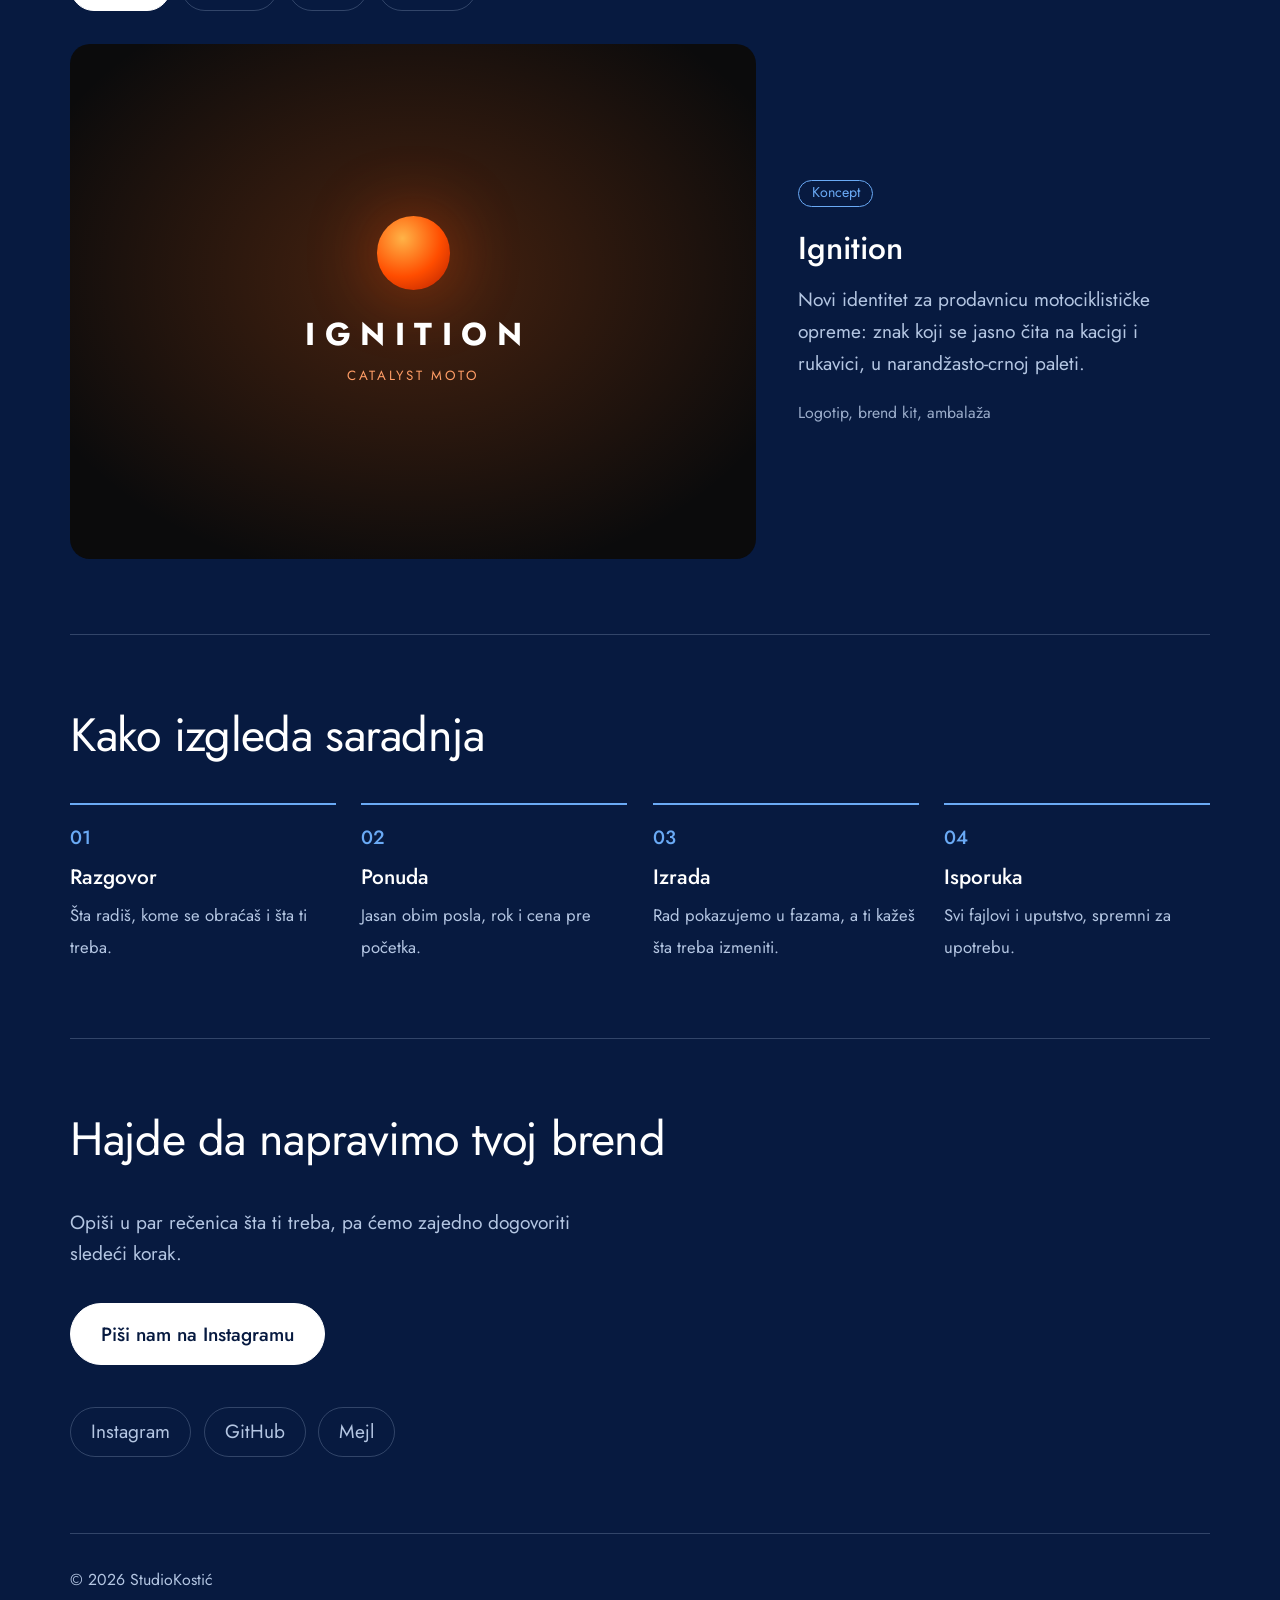
==== commit ce28c6cf: "Change domain in meta tags to GitHub Pages Updated Open Graph and Twitter meta tags to reflect new d" ====
--- a/index.html
+++ b/index.html
@@ -11,26 +11,25 @@
 <meta name="robots" content="index,follow,max-image-preview:large">
 <meta name="author" content="StudioKostić">
 <script type="application/ld+json">{"@context":"https://schema.org","@graph":[
-{"@type":"WebSite","@id":"https://studiokostic.com/#website","url":"https://studiokostic.com/","name":"StudioKostić","alternateName":["StudioKostic","Studio Kostić","Studio Kostic"],"inLanguage":"sr"},
-{"@type":"Organization","@id":"https://studiokostic.com/#org","name":"StudioKostić","alternateName":["StudioKostic","Studio Kostić","Studio Kostic"],"url":"https://studiokostic.com/","logo":"https://studiokostic.com/favicon-512.png","email":"studiokostic1@gmail.com","description":"Logotipi, vizuelni identiteti i web sajtovi.","sameAs":["https://instagram.com/studiokostic","https://github.com/Andrija-Kostic/StudioKostic"]}]}</script>
-<!-- ZAMENI https://studiokostic.com svojim pravim domenom (canonical, og:url, og:image, twitter:image) -->
-<link rel="canonical" href="https://studiokostic.com/">
+{"@type":"WebSite","@id":"https://andrija-kostic.github.io/StudioKostic/#website","url":"https://andrija-kostic.github.io/StudioKostic/","name":"StudioKostić","alternateName":["StudioKostic","Studio Kostić","Studio Kostic"],"inLanguage":"sr"},
+{"@type":"Organization","@id":"https://andrija-kostic.github.io/StudioKostic/#org","name":"StudioKostić","alternateName":["StudioKostic","Studio Kostić","Studio Kostic"],"url":"https://andrija-kostic.github.io/StudioKostic/","logo":"https://andrija-kostic.github.io/StudioKostic/favicon-512.png","email":"studiokostic1@gmail.com","description":"Logotipi, vizuelni identiteti i web sajtovi.","sameAs":["https://instagram.com/studiokostic","https://github.com/Andrija-Kostic/StudioKostic"]}]}</script>
+<link rel="canonical" href="https://andrija-kostic.github.io/StudioKostic/">
 <link rel="icon" type="image/png" href="[data-uri]">
-<link rel="apple-touch-icon" href="/apple-touch-icon.png">
+<link rel="apple-touch-icon" href="apple-touch-icon.png">
 <meta property="og:type" content="website">
 <meta property="og:site_name" content="StudioKostić">
 <meta property="og:locale" content="sr_RS">
 <meta property="og:title" content="StudioKostić | Logotipi, identiteti i web sajtovi">
 <meta property="og:description" content="Pravimo logotipe, vizuelne identitete i web sajtove, od prve skice do gotovog proizvoda.">
-<meta property="og:url" content="https://studiokostic.com/">
-<meta property="og:image" content="https://studiokostic.com/og-image.png">
+<meta property="og:url" content="https://andrija-kostic.github.io/StudioKostic/">
+<meta property="og:image" content="https://andrija-kostic.github.io/StudioKostic/og-image.png">
 <meta property="og:image:width" content="1200">
 <meta property="og:image:height" content="630">
 <meta property="og:image:alt" content="StudioKostić, logo i naziv na plavoj pozadini">
 <meta name="twitter:card" content="summary_large_image">
 <meta name="twitter:title" content="StudioKostić | Logotipi, identiteti i web sajtovi">
 <meta name="twitter:description" content="Pravimo logotipe, vizuelne identitete i web sajtove, od prve skice do gotovog proizvoda.">
-<meta name="twitter:image" content="https://studiokostic.com/og-image.png">
+<meta name="twitter:image" content="https://andrija-kostic.github.io/StudioKostic/og-image.png">
 <link rel="preconnect" href="https://fonts.googleapis.com">
 <link rel="preconnect" href="https://fonts.gstatic.com" crossorigin>
 <link href="https://fonts.googleapis.com/css2?family=Jost:wght@300;400;500;600;700&family=Fraunces:ital,wght@0,600;1,600&display=swap" rel="stylesheet">
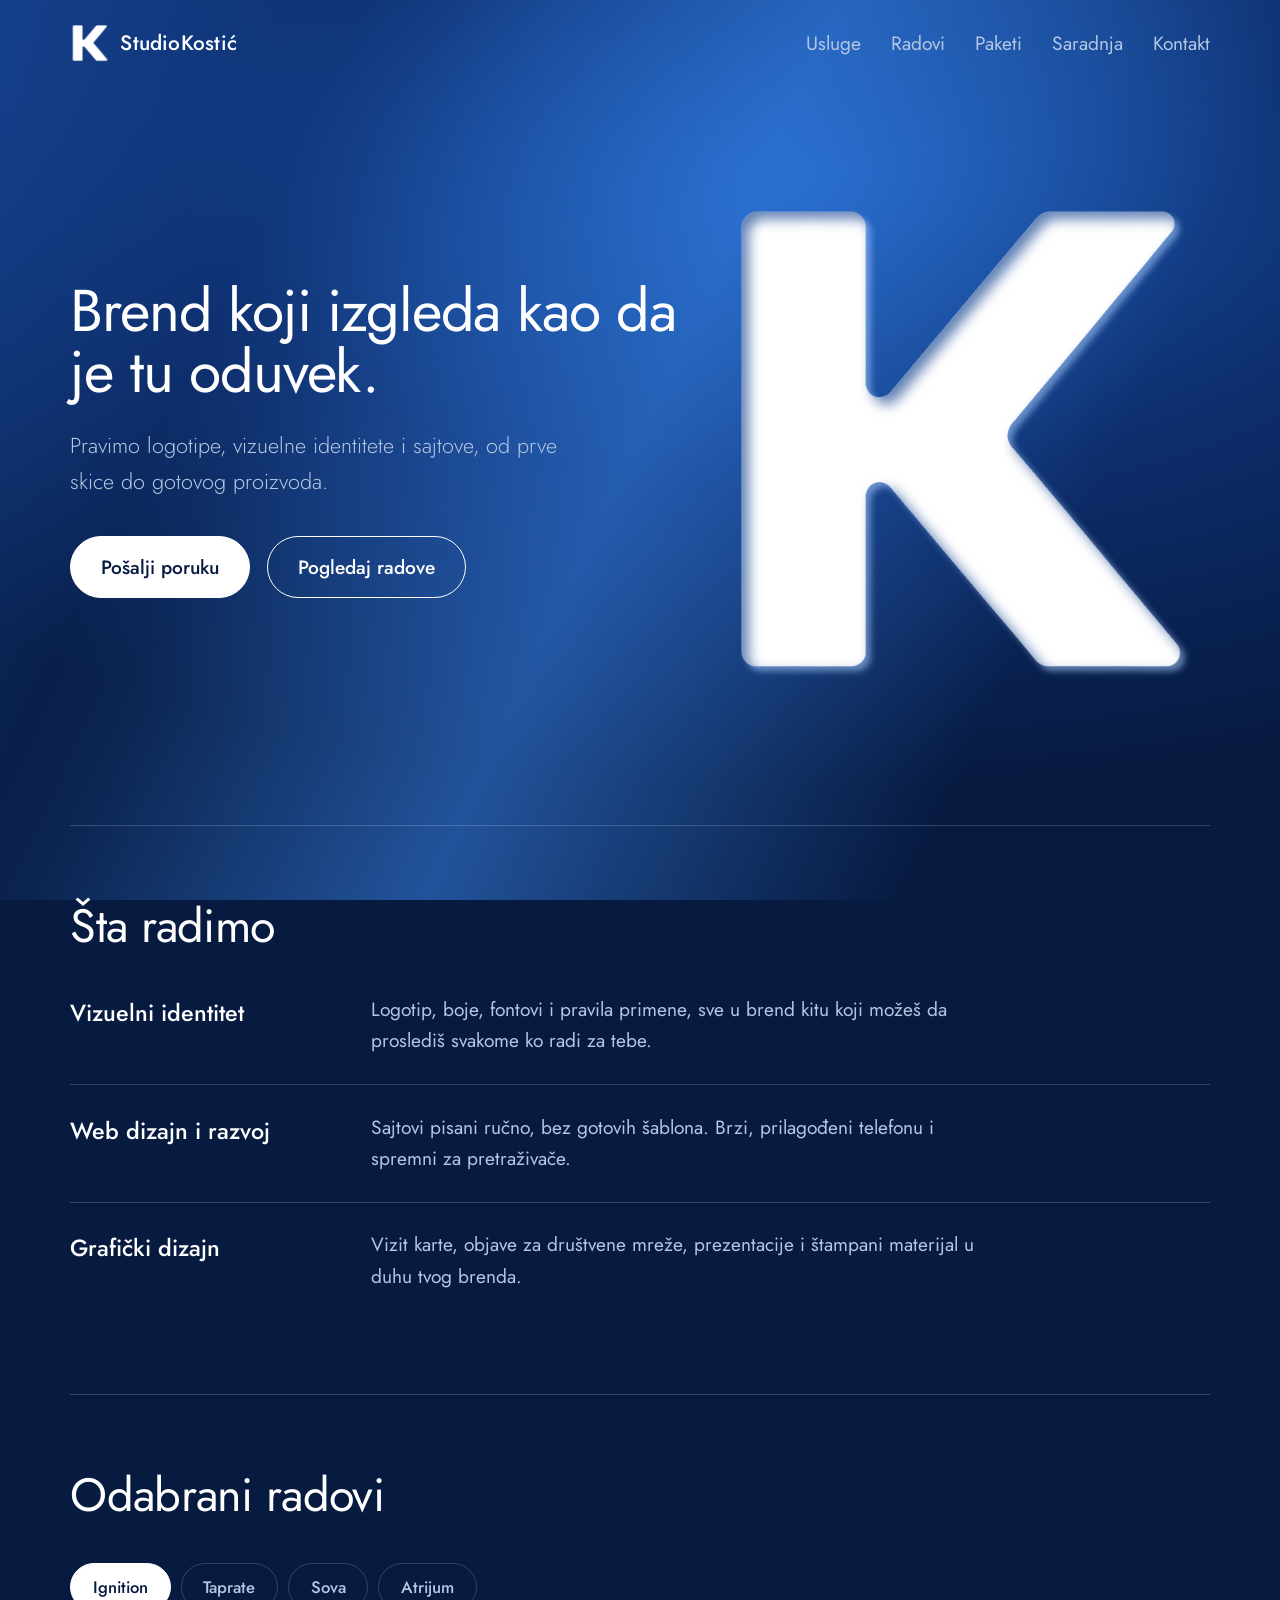
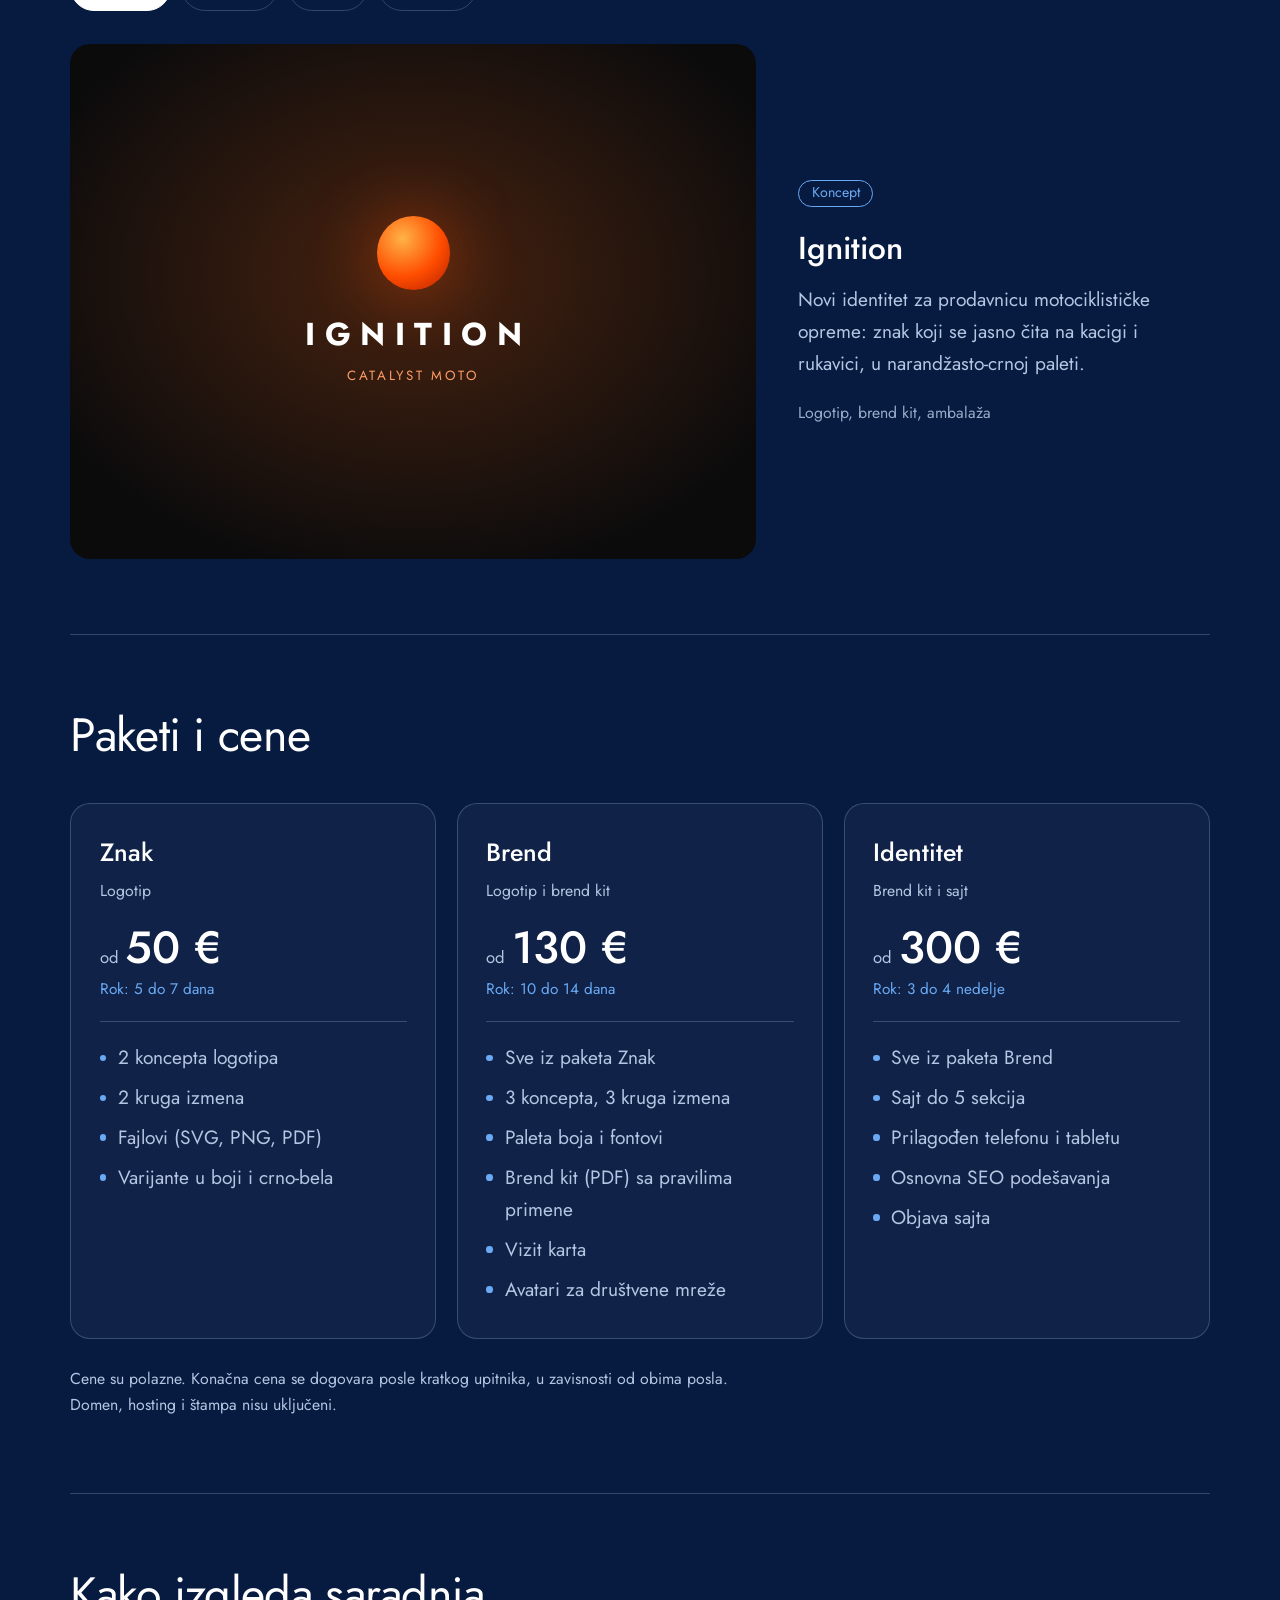
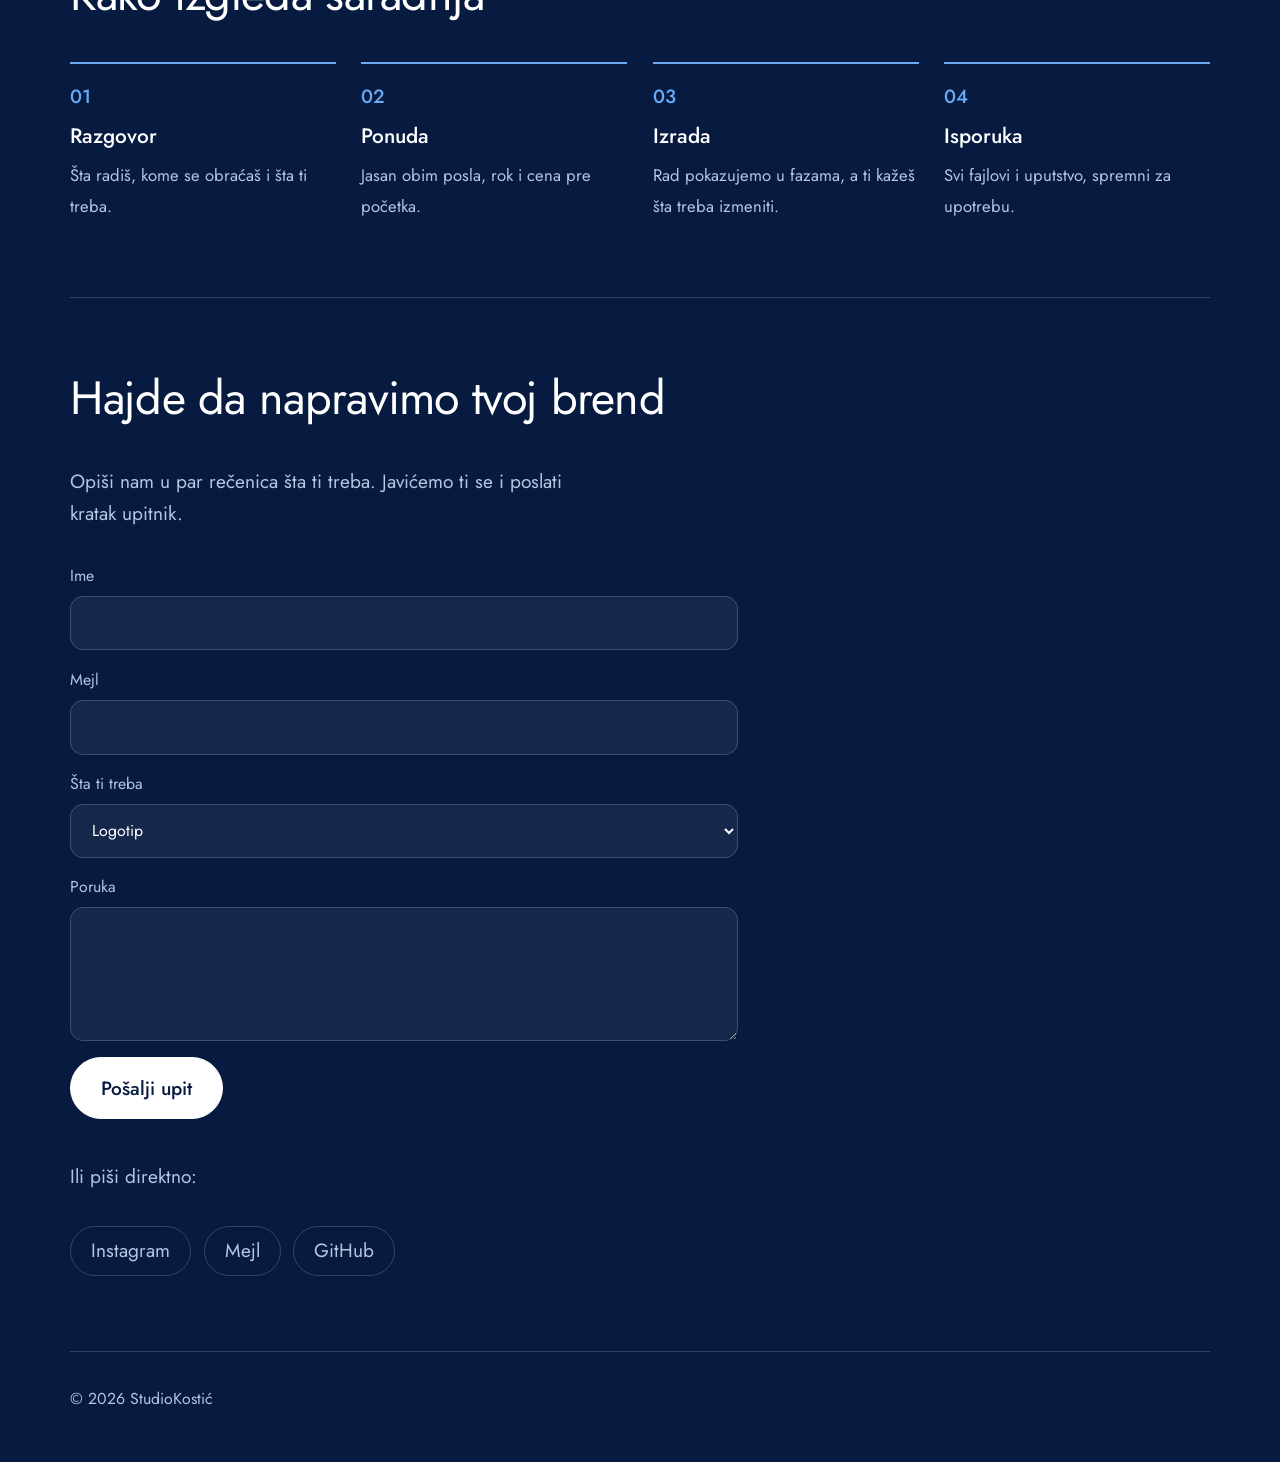
==== commit b327d999: "Enhance index.html with packages and contact form Added new section for packages and pricing, update" ====
--- a/index.html
+++ b/index.html
@@ -7,12 +7,14 @@
 <meta name="color-scheme" content="dark">
 <title>StudioKostić | Logotipi, identiteti i web sajtovi</title>
 <meta name="description" content="StudioKostić pravi logotipe, vizuelne identitete i web sajtove po meri. Pogledaj radove i pošalji nam poruku.">
+<!-- ZALEPI OVDE svoj <meta name="google-site-verification" ...> tag iz starog index.html, da verifikacija ostane -->
 <meta name="theme-color" content="#071a40">
 <meta name="robots" content="index,follow,max-image-preview:large">
 <meta name="author" content="StudioKostić">
 <script type="application/ld+json">{"@context":"https://schema.org","@graph":[
 {"@type":"WebSite","@id":"https://andrija-kostic.github.io/StudioKostic/#website","url":"https://andrija-kostic.github.io/StudioKostic/","name":"StudioKostić","alternateName":["StudioKostic","Studio Kostić","Studio Kostic"],"inLanguage":"sr"},
 {"@type":"Organization","@id":"https://andrija-kostic.github.io/StudioKostic/#org","name":"StudioKostić","alternateName":["StudioKostic","Studio Kostić","Studio Kostic"],"url":"https://andrija-kostic.github.io/StudioKostic/","logo":"https://andrija-kostic.github.io/StudioKostic/favicon-512.png","email":"studiokostic1@gmail.com","description":"Logotipi, vizuelni identiteti i web sajtovi.","sameAs":["https://instagram.com/studiokostic","https://github.com/Andrija-Kostic/StudioKostic"]}]}</script>
+<!-- ZAMENI https://andrija-kostic.github.io/StudioKostic svojim pravim domenom (canonical, og:url, og:image, twitter:image) -->
 <link rel="canonical" href="https://andrija-kostic.github.io/StudioKostic/">
 <link rel="icon" type="image/png" href="[data-uri]">
 <link rel="apple-touch-icon" href="apple-touch-icon.png">
@@ -105,6 +107,27 @@
 .card b{font-weight:500;letter-spacing:.32em;margin-right:-.32em;font-size:clamp(.8rem,2.2vw,1.2rem)}
 .card small{font-size:.55rem;letter-spacing:.2em;opacity:.7;margin-top:.4rem}
 .card em{font:italic 600 2.2rem/1 Fraunces,Georgia,serif;font-style:italic}
+.pk{display:grid;grid-template-columns:repeat(auto-fit,minmax(16rem,1fr));gap:1.25rem}
+.pkg{border:1px solid var(--line);border-radius:1.2rem;padding:1.7rem;background:rgba(255,255,255,.04)}
+.pkg h3{font-weight:500;font-size:1.5rem;margin:0}
+.pkg .sub{color:var(--mist);font-size:.95rem}
+.pkg .pr{font-size:2.7rem;font-weight:500;line-height:1;margin:1.2rem 0 .4rem}
+.pkg .pr small{font-size:1rem;color:var(--mist);margin-right:.4rem;font-weight:400}
+.pkg .rok{color:var(--sky);font-size:.92rem;margin-bottom:1.1rem}
+.pkg ul{list-style:none;margin:0;padding:1rem 0 0;border-top:1px solid var(--line)}
+.pkg li{position:relative;padding:.25rem 0 .25rem 1.1rem;color:var(--mist)}
+.pkg li::before{content:"";position:absolute;left:0;top:.85em;width:.4rem;height:.4rem;border-radius:50%;background:var(--sky)}
+.note{color:var(--mist);margin:1.6rem 0 0;font-size:.95rem;max-width:40rem}
+.form{display:grid;gap:1rem;max-width:40rem;margin-top:2rem}
+.form label{display:grid;gap:.4rem;color:var(--mist);font-size:.95rem}
+.form input,.form select,.form textarea{font:inherit;color:#fff;background:rgba(255,255,255,.06);border:1px solid var(--line);border-radius:.8rem;padding:.8rem 1rem;width:100%}
+.form select option{color:#000}
+.form textarea{min-height:8rem;resize:vertical}
+.form button.btn{cursor:pointer;font:inherit;font-weight:500;justify-self:start}
+.hp{position:absolute;left:-9999px;width:1px;height:1px;overflow:hidden}
+#st{color:var(--mist);min-height:1.5rem;margin:0}
+.or{margin:2.5rem 0 0;color:var(--mist)}
+.or+.links{margin-top:.8rem}
 ol{list-style:none;margin:0;padding:0;display:grid;grid-template-columns:repeat(4,1fr);gap:1.5rem;counter-reset:s}
 ol li{counter-increment:s;border-top:2px solid var(--sky);padding-top:1rem}
 ol li::before{content:"0" counter(s);display:block;font-weight:500;color:var(--sky);margin-bottom:.4rem}
@@ -160,7 +183,7 @@
 <div class="wrap">
  <header>
   <a class="brand" href="#top" aria-label="StudioKostić"><svg class="mk" viewBox="0 0 620 640" aria-hidden="true"><use href="#kimg"/></svg>StudioKostić</a>
-  <nav id="nav"><a href="#usluge">Usluge</a><a href="#radovi">Radovi</a><a href="#proces">Saradnja</a><a href="#kontakt">Kontakt</a></nav>
+  <nav id="nav"><a href="#usluge">Usluge</a><a href="#radovi">Radovi</a><a href="#paketi">Paketi</a><a href="#proces">Saradnja</a><a href="#kontakt">Kontakt</a></nav>
   <button class="nav-toggle" aria-label="Meni" aria-expanded="false" aria-controls="nav"><span></span><span></span></button>
  </header>
  <main id="top">
@@ -208,6 +231,19 @@
    </article>
   </section>
 
+  <section id="paketi">
+   <h2>Paketi i cene</h2>
+   <div class="pk">
+    <div class="pkg"><h3>Znak</h3><span class="sub">Logotip</span><div class="pr"><small>od</small>50 €</div><div class="rok">Rok: 5 do 7 dana</div>
+     <ul><li>2 koncepta logotipa</li><li>2 kruga izmena</li><li>Fajlovi (SVG, PNG, PDF)</li><li>Varijante u boji i crno-bela</li></ul></div>
+    <div class="pkg"><h3>Brend</h3><span class="sub">Logotip i brend kit</span><div class="pr"><small>od</small>130 €</div><div class="rok">Rok: 10 do 14 dana</div>
+     <ul><li>Sve iz paketa Znak</li><li>3 koncepta, 3 kruga izmena</li><li>Paleta boja i fontovi</li><li>Brend kit (PDF) sa pravilima primene</li><li>Vizit karta</li><li>Avatari za društvene mreže</li></ul></div>
+    <div class="pkg"><h3>Identitet</h3><span class="sub">Brend kit i sajt</span><div class="pr"><small>od</small>300 €</div><div class="rok">Rok: 3 do 4 nedelje</div>
+     <ul><li>Sve iz paketa Brend</li><li>Sajt do 5 sekcija</li><li>Prilagođen telefonu i tabletu</li><li>Osnovna SEO podešavanja</li><li>Objava sajta</li></ul></div>
+   </div>
+   <p class="note">Cene su polazne. Konačna cena se dogovara posle kratkog upitnika, u zavisnosti od obima posla. Domen, hosting i štampa nisu uključeni.</p>
+  </section>
+
   <section id="proces">
    <h2>Kako izgleda saradnja</h2>
    <ol>
@@ -220,9 +256,20 @@
 
   <section id="kontakt" class="contact">
    <h2>Hajde da napravimo tvoj brend</h2>
-   <p>Opiši u par rečenica šta ti treba, pa ćemo zajedno dogovoriti sledeći korak.</p>
-   <a class="btn main" href="https://instagram.com/studiokostic">Piši nam na Instagramu</a>
-   <div class="links"><a href="https://instagram.com/studiokostic">Instagram</a><a href="https://github.com/Andrija-Kostic/StudioKostic">GitHub</a><a href="mailto:studiokostic1@gmail.com">Mejl</a></div>
+   <p>Opiši nam u par rečenica šta ti treba. Javićemo ti se i poslati kratak upitnik.</p>
+   <form class="form" id="upit" action="https://formspree.io/f/ZAMENI" method="POST">
+    <label>Ime<input type="text" name="ime" required autocomplete="name"></label>
+    <label>Mejl<input type="email" name="email" required autocomplete="email"></label>
+    <label>Šta ti treba
+     <select name="usluga"><option>Logotip</option><option>Logotip i brend kit</option><option>Brend kit i sajt</option><option>Nešto drugo</option></select></label>
+    <label>Poruka<textarea name="poruka" required></textarea></label>
+    <div class="hp" aria-hidden="true"><label>Ne popunjavaj<input type="text" name="_gotcha" tabindex="-1" autocomplete="off"></label></div>
+    <input type="hidden" name="_subject" value="Novi upit sa sajta StudioKostić">
+    <button class="btn main" type="submit">Pošalji upit</button>
+    <p id="st" role="status"></p>
+   </form>
+   <p class="or">Ili piši direktno:</p>
+   <div class="links"><a href="https://instagram.com/studiokostic">Instagram</a><a href="mailto:studiokostic1@gmail.com">Mejl</a><a href="https://github.com/Andrija-Kostic/StudioKostic">GitHub</a></div>
   </section>
  </main>
  <footer>© 2026 StudioKostić</footer>
@@ -239,6 +286,11 @@
 var hd=document.querySelector('header'),bt=document.querySelector('.nav-toggle');
 bt.addEventListener('click',function(){var o=hd.classList.toggle('open');bt.setAttribute('aria-expanded',o)});
 [].slice.call(document.querySelectorAll('nav a')).forEach(function(a){a.addEventListener('click',function(){hd.classList.remove('open');bt.setAttribute('aria-expanded','false')})});
+var fm=document.getElementById('upit');
+if(fm){fm.addEventListener('submit',function(e){e.preventDefault();var st=document.getElementById('st');
+ if(fm.action.indexOf('ZAMENI')>-1){st.textContent='Forma još nije aktivna. Piši nam na mejl ili Instagram.';return}
+ st.textContent='Šaljem...';
+ fetch(fm.action,{method:'POST',body:new FormData(fm),headers:{'Accept':'application/json'}}).then(function(r){if(r.ok){fm.reset();st.textContent='Hvala! Javljamo ti se uskoro.'}else{st.textContent='Slanje nije uspelo. Pokušaj ponovo ili nam piši na mejl.'}}).catch(function(){st.textContent='Slanje nije uspelo. Pokušaj ponovo ili nam piši na mejl.'})})}
 var t=[].slice.call(document.querySelectorAll('[role=tab]')),p=[].slice.call(document.querySelectorAll('.proj'));
 t.forEach(function(b,i){b.addEventListener('click',function(){t.forEach(function(x,j){x.setAttribute('aria-selected',i===j);p[j].hidden=i!==j})})});
 </script>
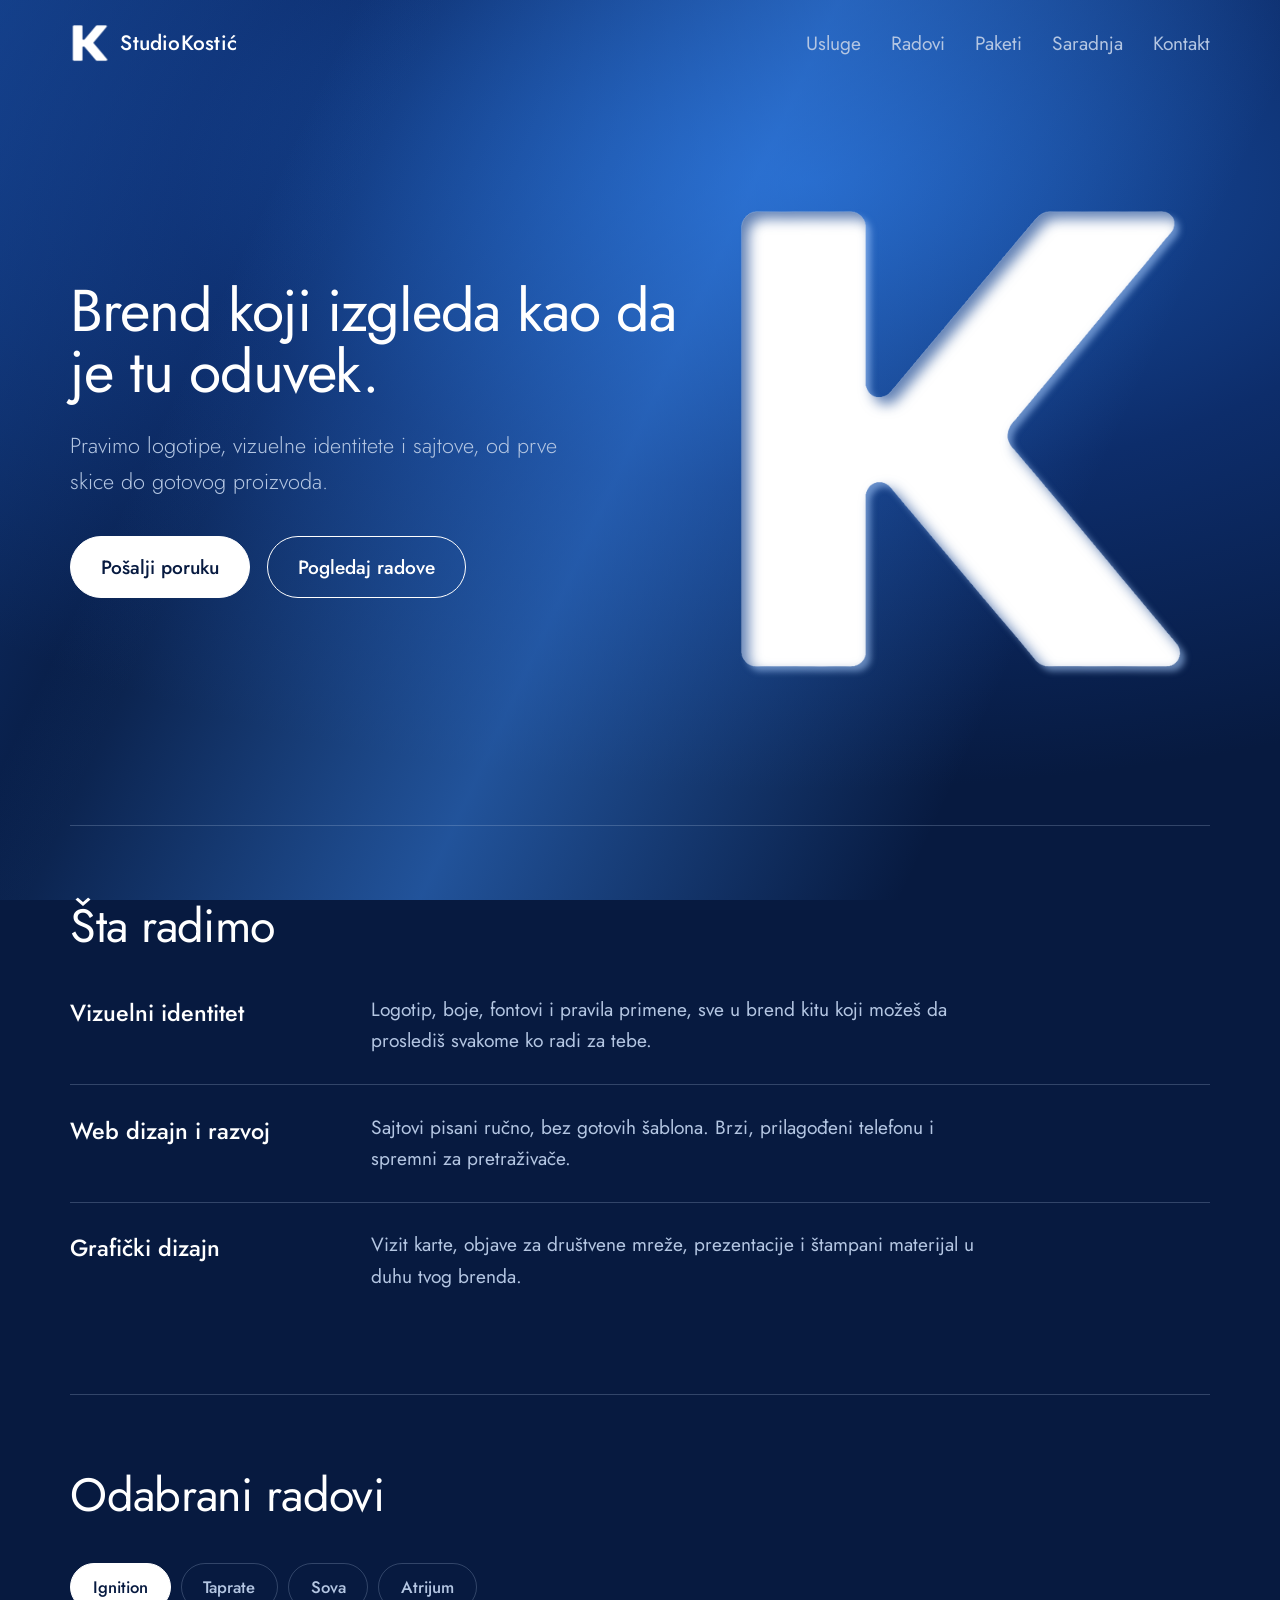
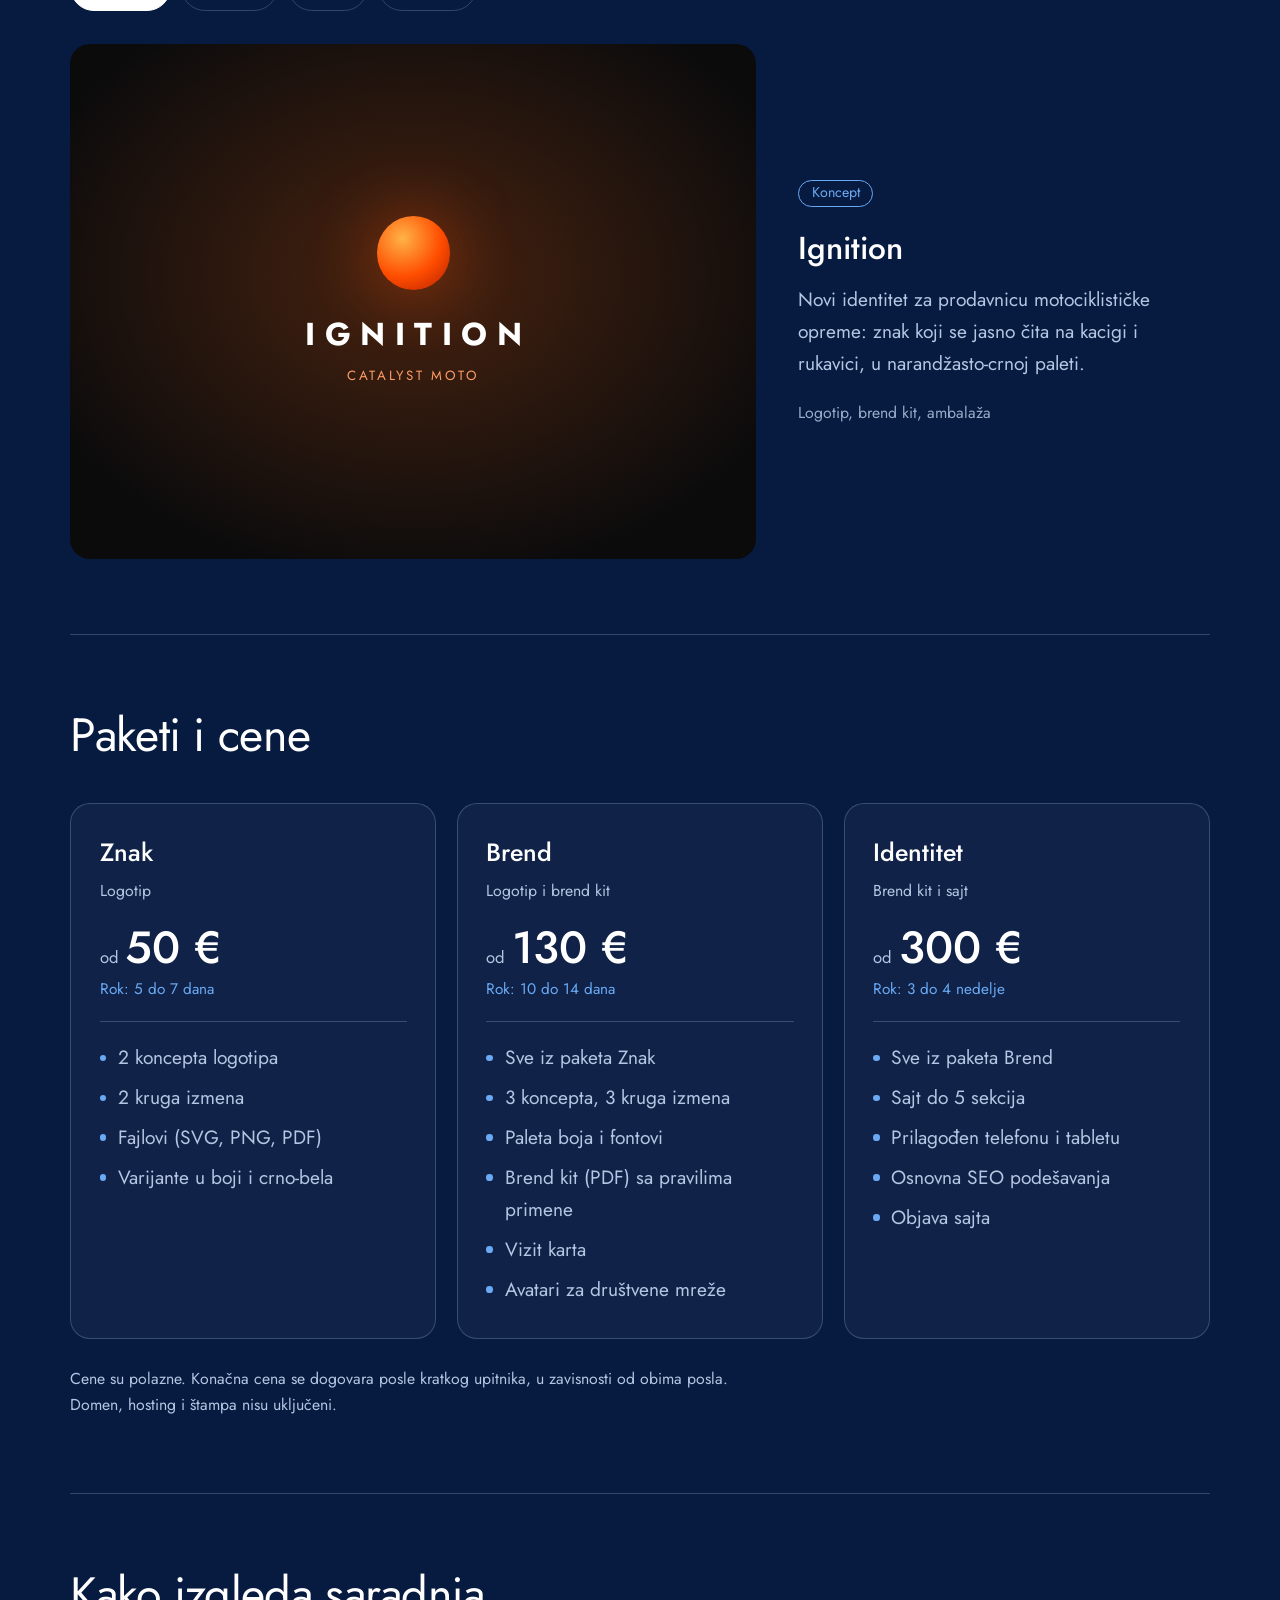
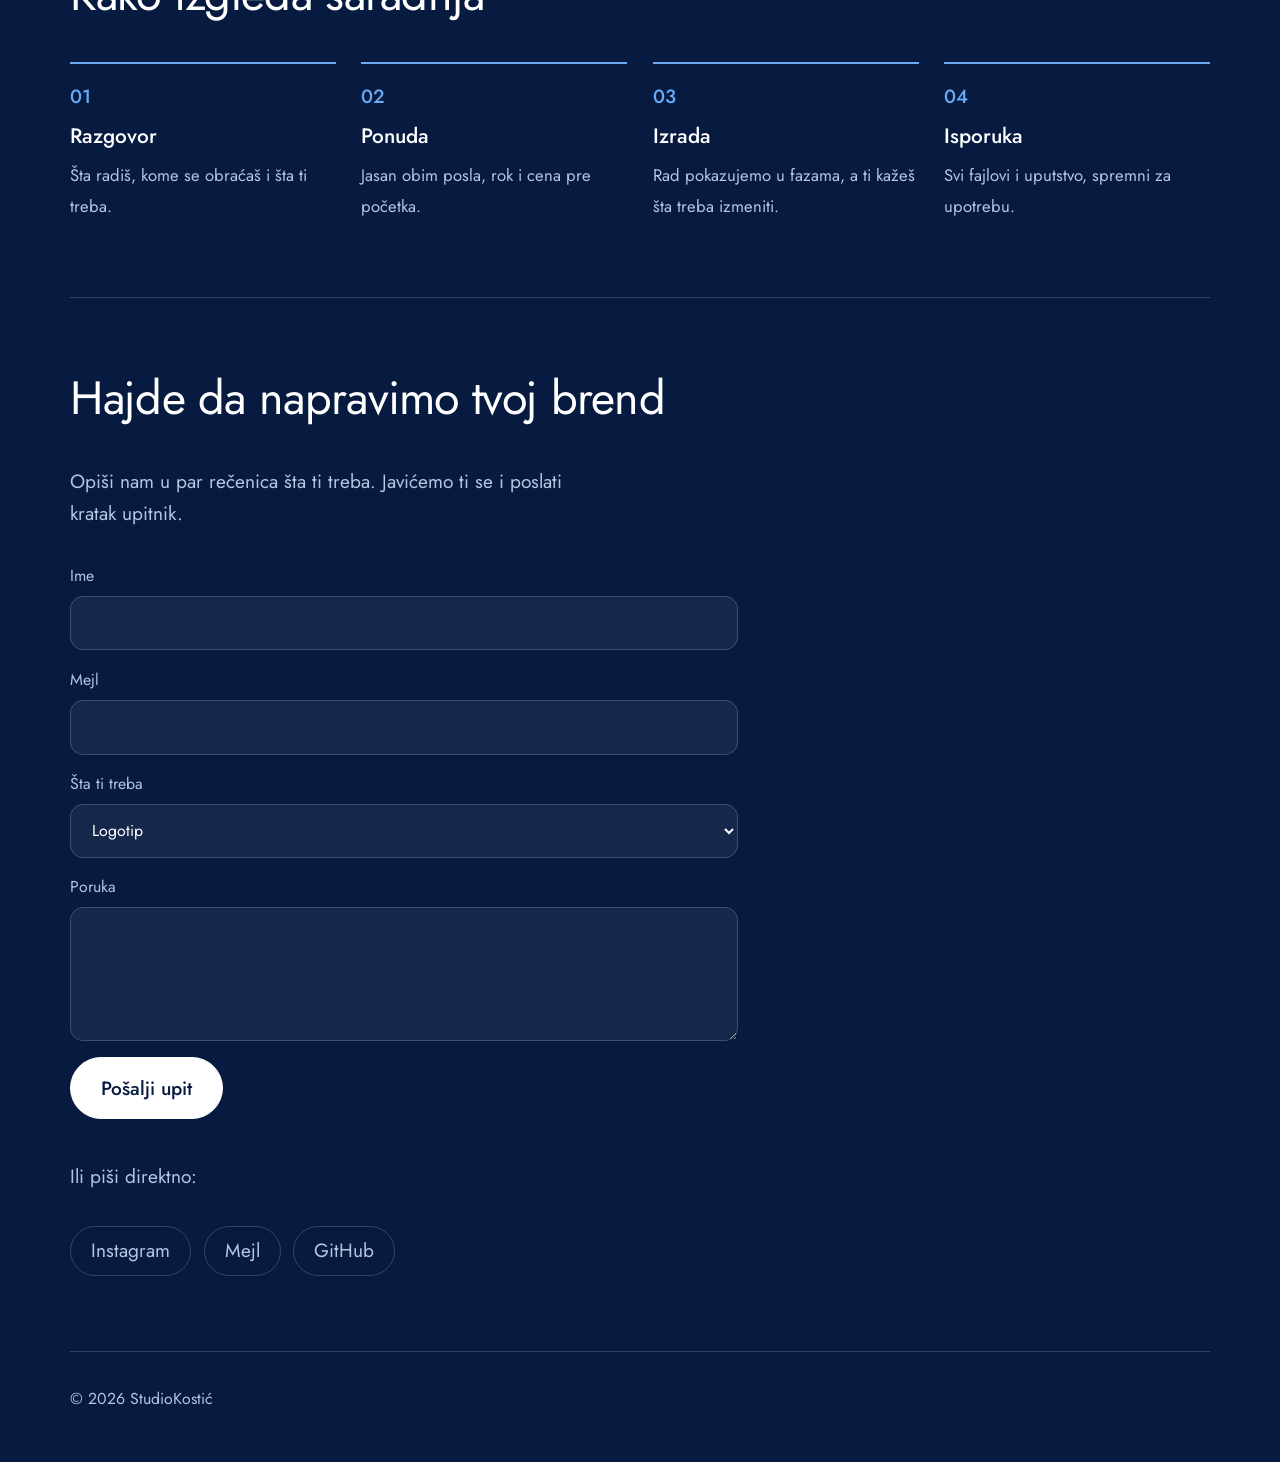
==== commit d60eceb1: "Update form action URL in index.html" ====
--- a/index.html
+++ b/index.html
@@ -257,7 +257,7 @@
   <section id="kontakt" class="contact">
    <h2>Hajde da napravimo tvoj brend</h2>
    <p>Opiši nam u par rečenica šta ti treba. Javićemo ti se i poslati kratak upitnik.</p>
-   <form class="form" id="upit" action="https://formspree.io/f/ZAMENI" method="POST">
+   <form class="form" id="upit" action="https://formspree.io/f/mppdwbad" method="POST">
     <label>Ime<input type="text" name="ime" required autocomplete="name"></label>
     <label>Mejl<input type="email" name="email" required autocomplete="email"></label>
     <label>Šta ti treba
